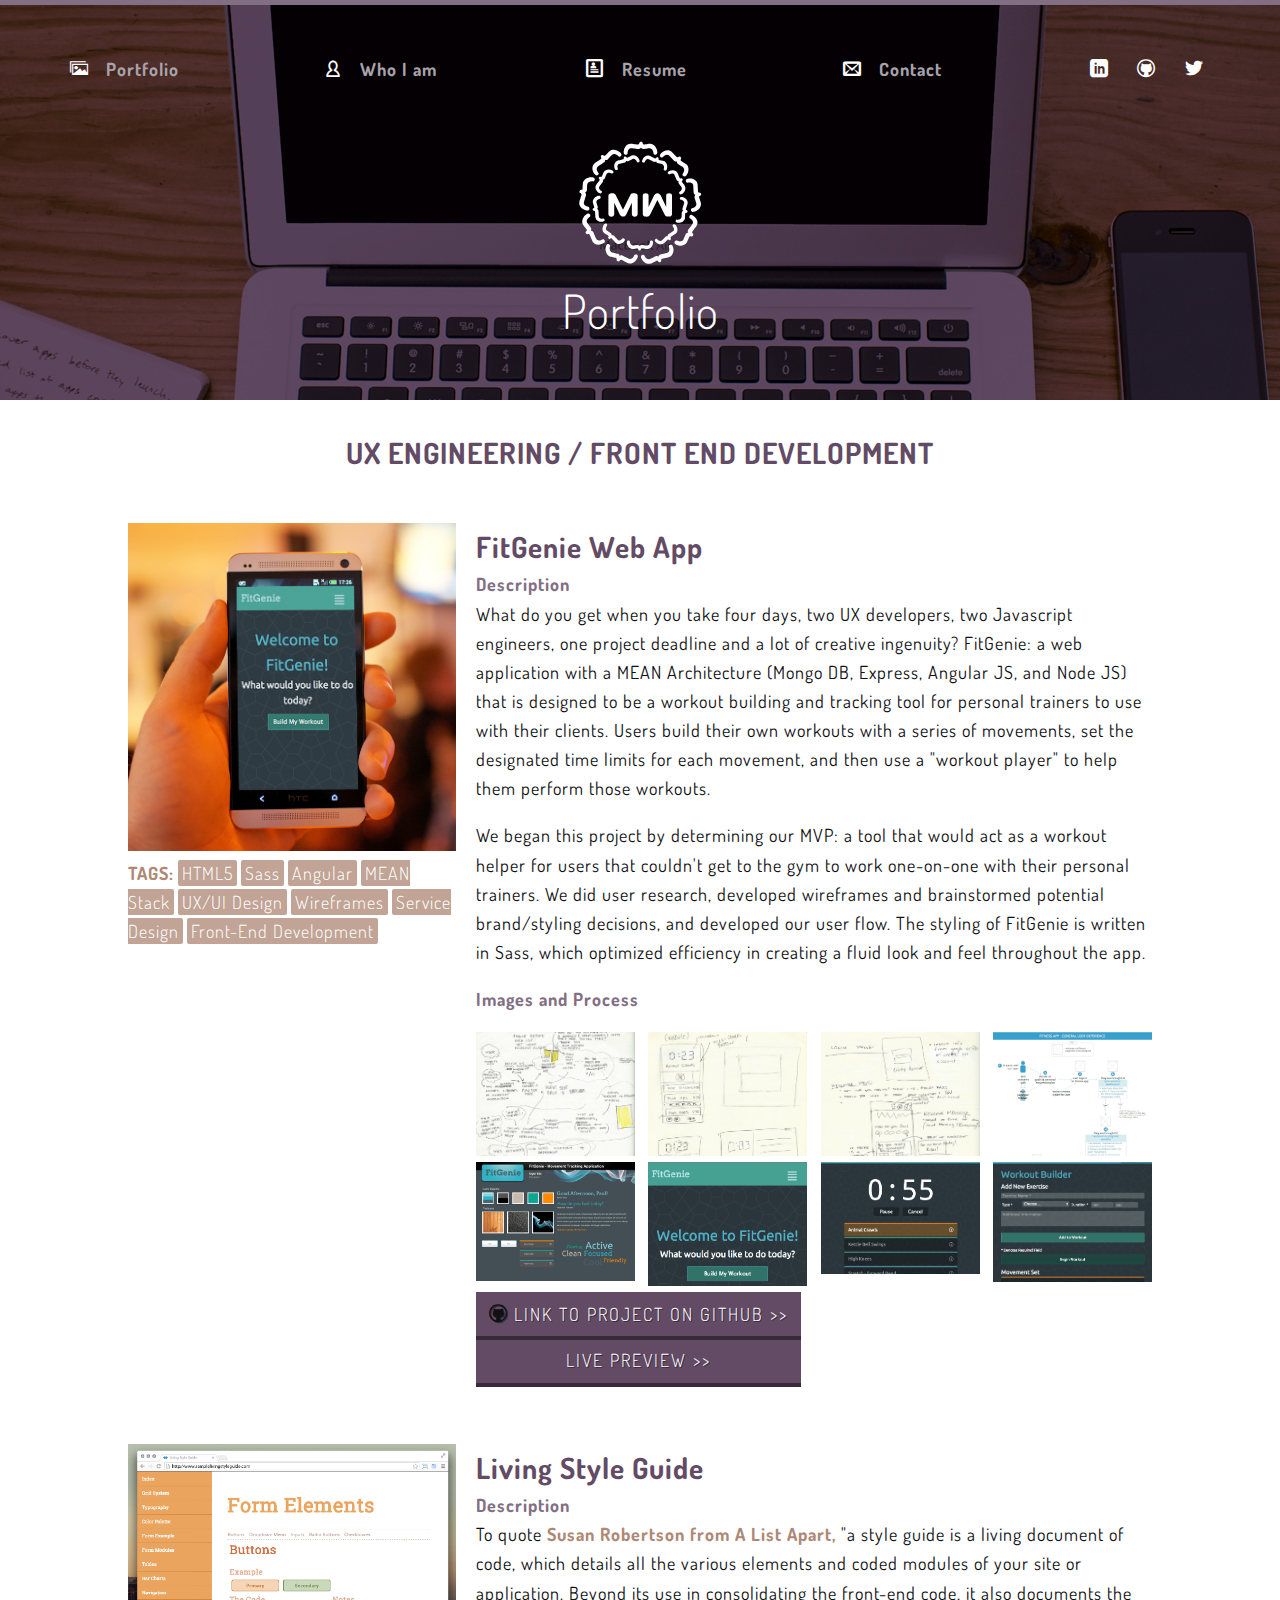
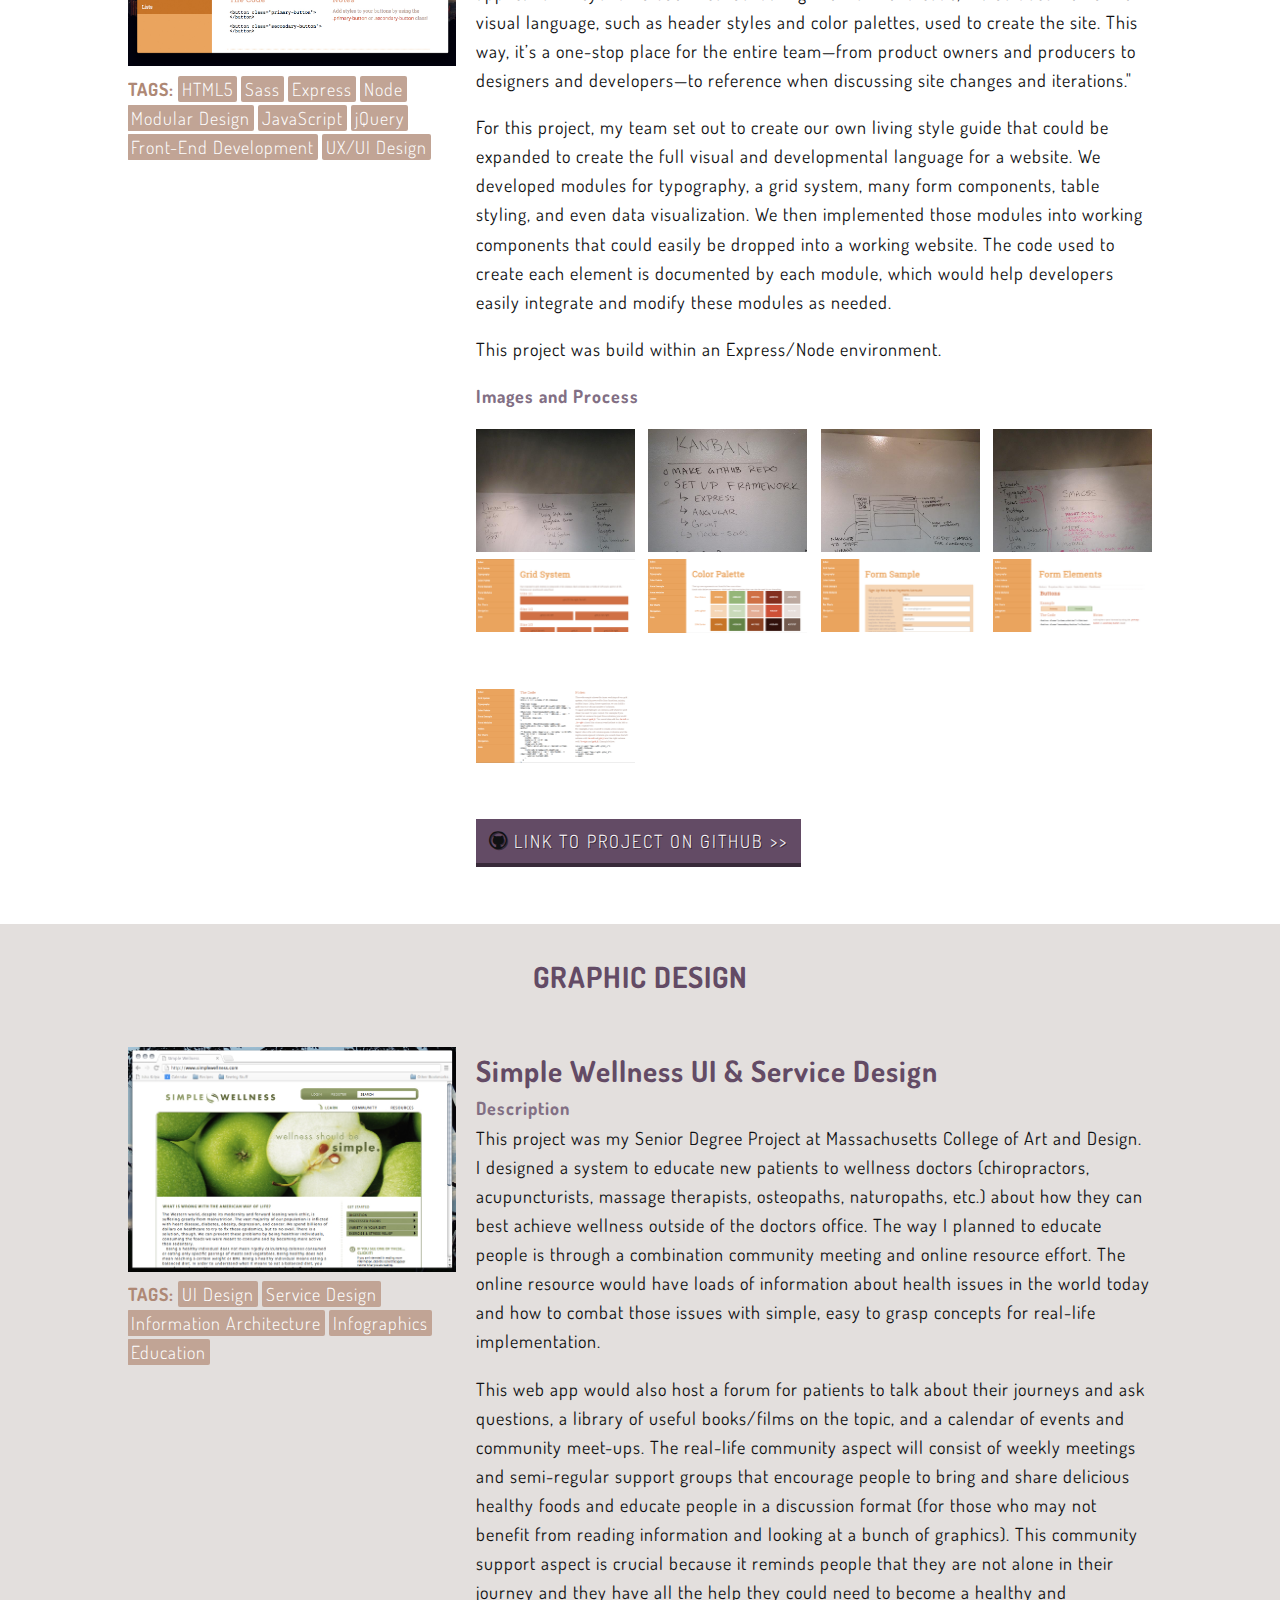
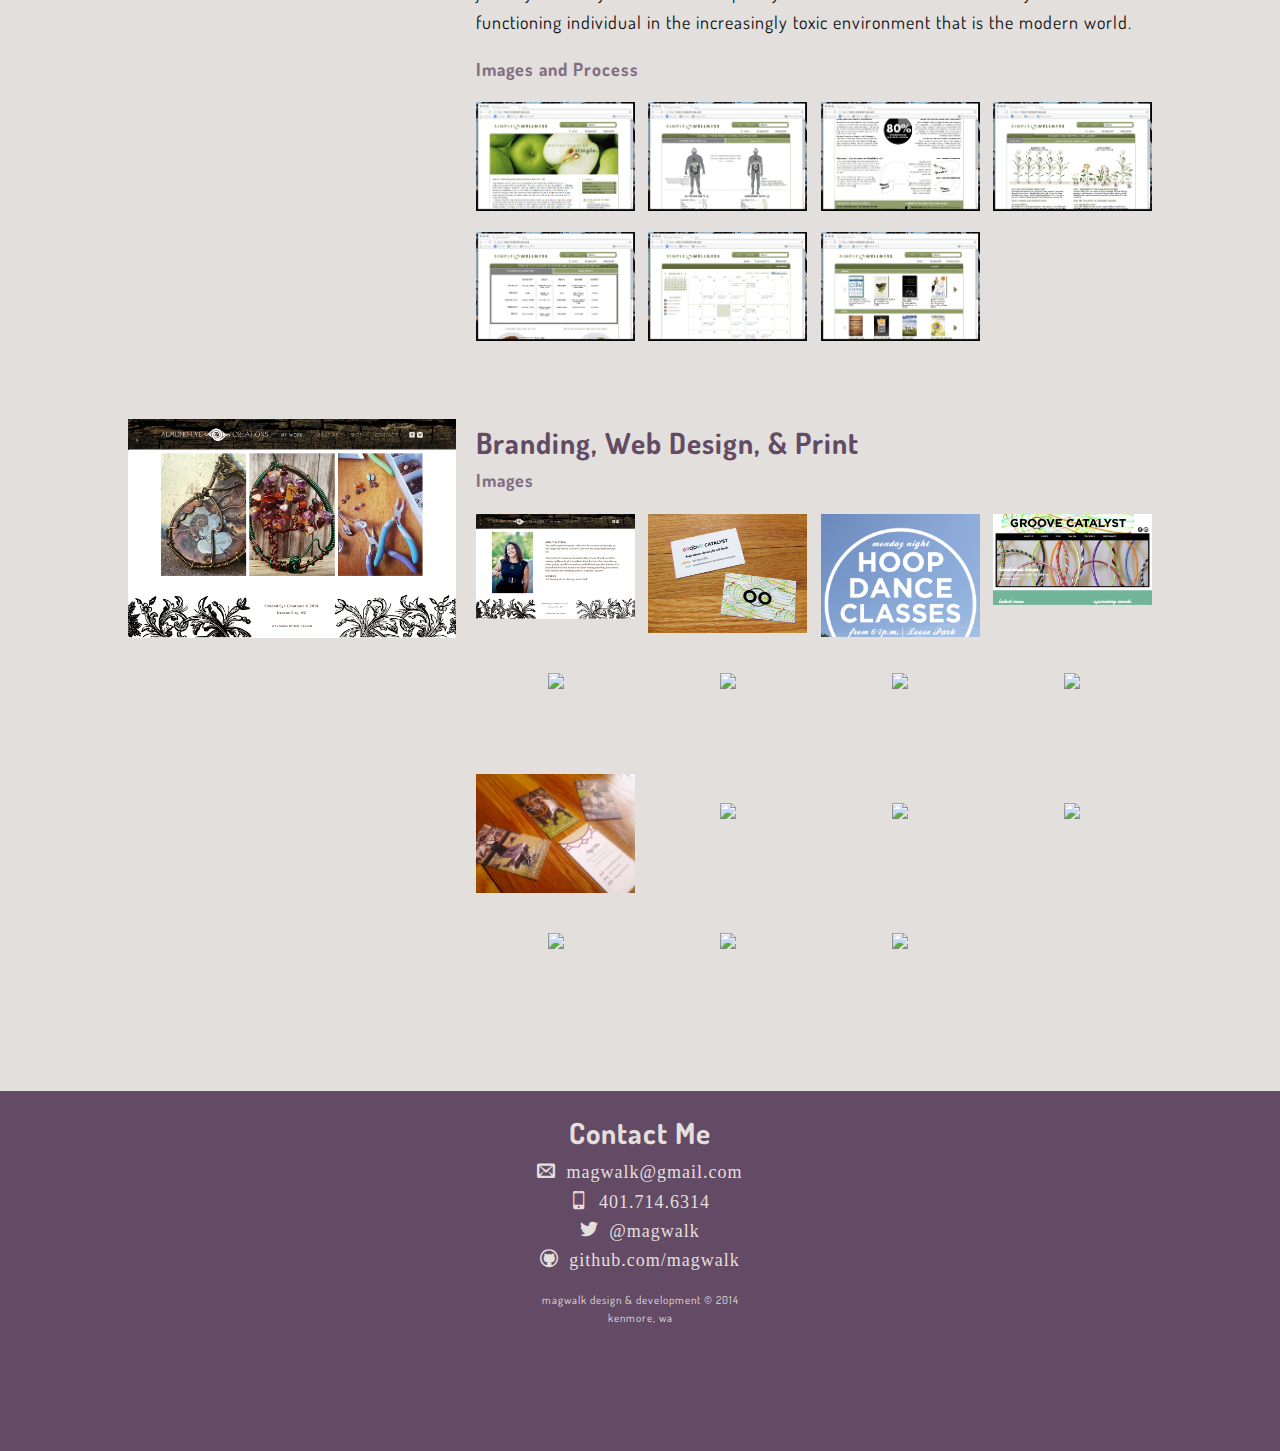
==== portfolio.html @ bbbd6d02 "Fix file path to icon fonts" ====
<!DOCTYPE html>
<html lang="en">
  <head>
    <meta charset="UTF-8">
    <meta http-equiv="X-UA-Compatible" content="IE=edge">
    <meta name = "viewport" content = "width = 320,
     initial-scale = 2.3, user-scalable = no">
    <title>Maggie Walker</title>
    <link href='http://fonts.googleapis.com/css?family=Dosis:300,400,700' rel='stylesheet' type='text/css'>
    <link rel="stylesheet" href="scss/main.css">
    <script src="https://code.jquery.com/jquery-2.1.1.min.js"></script>
  </head>
  <body>
    <main class="portfolio-background-img clearfix">
      <div class="nav-icon">
          <img src="img/nav-icon.svg"/>
      </div>
      <nav class="nav-container">
        <ul class="nav-list">
          <li class="nav-list_item icon-images alpha portfolio">
            <a href="portfolio.html">
              Portfolio
            </a>
          </li>
          <li class="nav-list_item icon-user">
            <a href="index.html#about">
              Who I am
            </a>
          </li>
          <li class="nav-list_item icon-profile">
            <a href="resume-MaggieWalker.pdf">
              Resume
            </a>
          </li>
          <li class="nav-list_item icon-envelope">
            <a href="index.html#contact">
              Contact
            </a>
          </li>
          <li class="nav-list_item social-media omega">
            <a href="http://www.linkedin.com/in/magwalk">
              <span class="icon-linkedin social-media_icon">&nbsp;</span>
            </a>
            <a href="http://www.github.com/magwalk">
              <span class="icon-github social-media_icon">&nbsp;</span>
            </a>
            <a href="http://www.twitter.com/magwalk">
              <span class="icon-twitter social-media_icon">&nbsp;</span>
            </a>
          </li>
        </ul>
      </nav>
      <div class="container clearfix">
        <!-- NAV IS HERE UNFOLD TO SEE -->
      <header>
          <!-- Logo, Header blurb and links to portfolio here -->
          <div class="header-logo grid_2">
            <a href="index.html">
              <img src="img/logo-mw-white.svg"/>
            </a>
          </div>
          <div class="header-blurb grid_12">
            <h1>
              Portfolio
            </h1>
          </div>
        </header>
      </div>
    </main>
    <main class="content frontEndDev">
      <div class="container">
        <h1>
          UX ENGINEERING / FRONT END DEVELOPMENT
        </h1>
        <article class="work-sample clearfix" id="fitGenie">
          <figure class="work-sample-img grid_4 alpha">
            <img src="img/portfolio-img/fitgenie-screenshot.jpg"/>
            <p class="work-sample-tags">
              TAGS:
              <span>HTML5</span>
              <span>Sass</span>
              <span>Angular</span>
              <span>MEAN Stack</span>
              <span>UX/UI Design</span>
              <span>Wireframes</span>
              <span>Service Design</span>
              <span>Front-End Development</span>
            </p>
          </figure>
          <section class="work-sample-description grid_8 omega">
            <h1>
              FitGenie Web App
            </h1>
            <h2>
              Description
            </h2>
            <p>
              What do you get when you take four days, two UX developers, two Javascript engineers, one project deadline and a lot of creative ingenuity? FitGenie: a web application with a MEAN Architecture (Mongo DB, Express, Angular JS, and Node JS) that is designed to be a workout building and tracking tool for personal trainers to use with their clients. Users build their own workouts with a series of movements, set the designated time limits for each movement, and then use a "workout player" to help them perform those workouts.
            </p>
            <p>
              We began this project by determining our MVP: a tool that would act as a workout helper for users that couldn't get to the gym to work one-on-one with their personal trainers. We did user research, developed wireframes and brainstormed potential brand/styling decisions, and developed our user flow. The styling of FitGenie is written in Sass, which optimized efficiency in creating a fluid look and feel throughout the app.
            </p>
            <h2>
              Images and Process
            </h2>
            <p>
              <ul class="work-sample-thumbnails">
                <li>
                  <a href="img/portfolio-img/fitgenie-sketch1.jpg" class="lightbox-trigger">
                    <img src="img/portfolio-img/fitgenie-sketch1.jpg">
                  </a>
                </li>
                <li>
                  <a href="img/portfolio-img/fitgenie-sketch2.jpg" class="lightbox-trigger">
                    <img src="img/portfolio-img/fitgenie-sketch2.jpg">
                  </a>
                </li>
                <li>
                  <a href="img/portfolio-img/fitgenie-sketch3.jpg" class="lightbox-trigger">
                    <img src="img/portfolio-img/fitgenie-sketch3.jpg">
                  </a>
                </li>
                <li>
                  <a href="img/portfolio-img/fitgenie-flow.jpg" class="lightbox-trigger">
                    <img src="img/portfolio-img/fitgenie-flow.jpg">
                  </a>
                </li>
                <li>
                  <a href="img/portfolio-img/fitgenie-style.png" class="lightbox-trigger">
                    <img src="img/portfolio-img/fitgenie-style.png">
                  </a>
                </li>
                <li>
                  <a href="img/portfolio-img/fitgenie-1.png" class="lightbox-trigger">
                    <img src="img/portfolio-img/fitgenie-1.png">
                  </a>
                </li>
                <li>
                  <a href="img/portfolio-img/fitgenie-2.png" class="lightbox-trigger">
                    <img src="img/portfolio-img/fitgenie-2.png">
                  </a>
                </li>
                <li>
                  <a href="img/portfolio-img/fitgenie-3.png" class="lightbox-trigger">
                    <img src="img/portfolio-img/fitgenie-3.png">
                  </a>
                </li>
              </ul>
            </p>
            <p class="work-sample-links">
              <a href="https://github.com/Fit-Genie/fit-genie-site" class="button-dark">
                <span class="icon-github"></span>
                LINK TO PROJECT ON GITHUB >>
              </a>
              <a href="http://fit-genie.herokuapp.com/#/login" class="button-dark">
                LIVE PREVIEW >>
              </a>
            </p>
          </section>
        </article>
        <article class="work-sample clearfix" id="LSG">
          <figure class="work-sample-img grid_4 alpha">
            <img src="img/portfolio-img/LSG-screenshot.jpg"/>
            <p class="work-sample-tags">
              TAGS:
              <span>HTML5</span>
              <span>Sass</span>
              <span>Express</span>
              <span>Node</span>
              <span>Modular Design</span>
              <span>JavaScript</span>
              <span>jQuery</span>
              <span>Front-End Development</span>
              <span>UX/UI Design</span>
            </p>
          </figure>
          <section class="work-sample-description grid_8 omega">
            <h1>
              Living Style Guide
            </h1>
            <h2>
              Description
            </h2>
            <p>
              To quote <a href="http://alistapart.com/article/creating-style-guides">Susan Robertson from A List Apart,</a> "a style guide is a living document of code, which details all the various elements and coded modules of your site or application. Beyond its use in consolidating the front-end code, it also documents the visual language, such as header styles and color palettes, used to create the site. This way, it’s a one-stop place for the entire team—from product owners and producers to designers and developers—to reference when discussing site changes and iterations."
            </p>
            <p>
              For this project, my team set out to create our own living style guide that could be expanded to create the full visual and developmental language for a website. We developed modules for typography, a grid system, many form components, table styling, and even data visualization. We then implemented those modules into working components that could easily be dropped into a working website. The code used to create each element is documented by each module, which would help developers easily integrate and modify these modules as needed.
            </p>
            <p>
              This project was build within an Express/Node environment.
            </p>
            <h2>
              Images and Process
            </h2>
            <p>
              <ul class="work-sample-thumbnails">
                <li>
                  <a href="img/portfolio-img/LSG-process-1.jpg" class="lightbox-trigger">
                    <img src="img/portfolio-img/LSG-process-1.jpg">
                  </a>
                </li>
                <li>
                  <a href="img/portfolio-img/LSG-process-2.jpg" class="lightbox-trigger">
                    <img src="img/portfolio-img/LSG-process-2.jpg">
                  </a>
                </li>
                <li>
                  <a href="img/portfolio-img/LSG-process-3.jpg" class="lightbox-trigger">
                    <img src="img/portfolio-img/LSG-process-3.jpg">
                  </a>
                </li>
                <li>
                  <a href="img/portfolio-img/LSG-process-4.jpg" class="lightbox-trigger">
                    <img src="img/portfolio-img/LSG-process-4.jpg">
                  </a>
                </li>
                <li>
                  <a href="img/portfolio-img/LSG-1.png" class="lightbox-trigger">
                    <img src="img/portfolio-img/LSG-1.png">
                  </a>
                </li>
                <li>
                  <a href="img/portfolio-img/LSG-2.png" class="lightbox-trigger">
                    <img src="img/portfolio-img/LSG-2.png">
                  </a>
                </li>
                <li>
                  <a href="img/portfolio-img/LSG-3.png" class="lightbox-trigger">
                    <img src="img/portfolio-img/LSG-3.png">
                  </a>
                </li>
                <li>
                  <a href="img/portfolio-img/LSG-4.png" class="lightbox-trigger">
                    <img src="img/portfolio-img/LSG-4.png">
                  </a>
                </li>
                <li>
                  <a href="img/portfolio-img/LSG-5.png" class="lightbox-trigger">
                    <img src="img/portfolio-img/LSG-5.png">
                  </a>
                </li>
              </ul>
            </p>
            <p class="work-sample-links">
              <a href="https://github.com/magwalk/BrandLivingStyleGuide" class="button-dark">
                <span class="icon-github"></span>
                LINK TO PROJECT ON GITHUB >>
              </a>
            </p>
          </section>
        </article>
      </div>
    </main>
    <main class="content graphicDesign">
      <div class="container">
        <h1>
          GRAPHIC DESIGN
        </h1>
        <article class="work-sample clearfix">
          <figure class="work-sample-img grid_4 alpha">
            <img src="img/portfolio-img/sw-1.jpg"/>
            <p class="work-sample-tags">
              TAGS:
              <span>UI Design</span>
              <span>Service Design</span>
              <span>Information Architecture</span>
              <span>Infographics</span>
              <span>Education</span>
            </p>
          </figure>
          <section class="work-sample-description grid_8 omega">
            <h1>
              Simple Wellness UI &amp; Service Design
            </h1>
            <h2>
              Description
            </h2>
            <p>
              This project was my Senior Degree Project at Massachusetts College of Art and Design. I designed a system to educate new patients to wellness doctors (chiropractors, acupuncturists, massage therapists, osteopaths, naturopaths, etc.) about how they can best achieve wellness outside of the doctors office. The way I planned to educate people is through a combination community meeting and online resource effort. The online resource would have loads of information about health issues in the world today and how to combat those issues with simple, easy to grasp concepts for real-life implementation.
            </p>
            <p>
              This web app would also host a forum for patients to talk about their journeys and ask questions, a library of useful books/films on the topic, and a calendar of events and community meet-ups. The real-life community aspect will consist of weekly meetings and semi-regular support groups that encourage people to bring and share delicious healthy foods and educate people in a discussion format (for those who may not benefit from reading information and looking at a bunch of graphics). This community support aspect is crucial because it reminds people that they are not alone in their journey and they have all the help they could need to become a healthy and functioning individual in the increasingly toxic environment that is the modern world.
            </p>
            <h2>
              Images and Process
            </h2>
            <p>
              <ul class="work-sample-thumbnails">
                <li>
                  <a href="img/portfolio-img/sw-1.jpg" class="lightbox-trigger">
                    <img src="img/portfolio-img/sw-1.jpg">
                  </a>
                </li>
                <li>
                  <a href="img/portfolio-img/sw-2.jpg" class="lightbox-trigger">
                    <img src="img/portfolio-img/sw-2.jpg">
                  </a>
                </li>
                <li>
                  <a href="img/portfolio-img/sw-3.jpg" class="lightbox-trigger">
                    <img src="img/portfolio-img/sw-3.jpg">
                  </a>
                </li>
                 <li>
                  <a href="img/portfolio-img/sw-5.jpg" class="lightbox-trigger">
                    <img src="img/portfolio-img/sw-5.jpg">
                  </a>
                </li>
                 <li>
                  <a href="img/portfolio-img/sw-6.jpg" class="lightbox-trigger">
                    <img src="img/portfolio-img/sw-6.jpg">
                  </a>
                </li>
                 <li>
                  <a href="img/portfolio-img/sw-7.jpg" class="lightbox-trigger">
                    <img src="img/portfolio-img/sw-7.jpg">
                  </a>
                </li>
                 <li>
                  <a href="img/portfolio-img/sw-8.jpg" class="lightbox-trigger">
                    <img src="img/portfolio-img/sw-8.jpg">
                  </a>
                </li>
              </ul>
            </p>
            <!-- <p class="work-sample-links">
              <a href="https://github.com/magwalk/BrandLivingStyleGuide" class="button-dark">
                <span class="icon-github"></span>
                LINK TO PROJECT ON GITHUB >>
              </a>
            </p> -->
          </section>
        </article>
        <article class="work-sample clearfix">
          <figure class="work-sample-img grid_4 alpha">
            <img src="img/portfolio-img/aec-web1.jpg"/>
          </figure>
          <section class="work-sample-description grid_8 omega">
            <h1>
              Branding, Web Design, &amp; Print
            </h1>
            <h2>
              Images
            </h2>
            <p>
              <ul class="work-sample-thumbnails">
                <li>
                  <a href="img/portfolio-img/aec-web2.jpg" class="lightbox-trigger">
                    <img src="img/portfolio-img/aec-web2.jpg">
                  </a>
                </li>
                <li>
                  <a href="img/portfolio-img/GC-buscards.jpg" class="lightbox-trigger">
                    <img src="img/portfolio-img/GC-buscards.jpg">
                  </a>
                </li>
                <li>
                  <a href="img/portfolio-img/GC-fb-ad.jpg" class="lightbox-trigger">
                    <img src="img/portfolio-img/GC-fb-ad.jpg">
                  </a>
                </li>
                <li>
                  <a href="img/portfolio-img/GC-website.png" class="lightbox-trigger">
                    <img src="img/portfolio-img/GC-website.png">
                  </a>
                </li>
                <li>
                  <a href="img/portfolio-img/GD-1.jpg" class="lightbox-trigger">
                    <img src="img/portfolio-img/GD-1.jpg">
                  </a>
                </li>
                <li>
                  <a href="img/portfolio-img/GD-2.jpg" class="lightbox-trigger">
                    <img src="img/portfolio-img/GD-2.jpg">
                  </a>
                </li>
                 <li>
                  <a href="img/portfolio-img/GD-3.jpg" class="lightbox-trigger">
                    <img src="img/portfolio-img/GD-3.jpg">
                  </a>
                </li>
                <li>
                  <a href="img/portfolio-img/GD-4.jpg" class="lightbox-trigger">
                    <img src="img/portfolio-img/GD-4.jpg">
                  </a>
                </li>
                <li>
                  <a href="img/portfolio-img/GD-5.jpg" class="lightbox-trigger">
                    <img src="img/portfolio-img/GD-5.jpg">
                  </a>
                </li>
                <li>
                  <a href="img/portfolio-img/GD-6.jpg" class="lightbox-trigger">
                    <img src="img/portfolio-img/GD-6.jpg">
                  </a>
                </li>
                <li>
                  <a href="img/portfolio-img/GD-7.jpg" class="lightbox-trigger">
                    <img src="img/portfolio-img/GD-7.jpg">
                  </a>
                </li>
                <li>
                  <a href="img/portfolio-img/GD-8.jpg" class="lightbox-trigger">
                    <img src="img/portfolio-img/GD-8.jpg">
                  </a>
                </li>
                <li>
                  <a href="img/portfolio-img/GD-9.jpg" class="lightbox-trigger">
                    <img src="img/portfolio-img/GD-9.jpg">
                  </a>
                </li>
                <li>
                  <a href="img/portfolio-img/GD-10.jpg" class="lightbox-trigger">
                    <img src="img/portfolio-img/GD-10.jpg">
                  </a>
                </li>
                <li>
                  <a href="img/portfolio-img/GD-11.jpg" class="lightbox-trigger">
                    <img src="img/portfolio-img/GD-11.jpg">
                  </a>
                </li>
              </ul>
            </p>
            <!-- <p class="work-sample-links">
              <a href="https://github.com/magwalk/BrandLivingStyleGuide" class="button-dark">
                <span class="icon-github"></span>
                LINK TO PROJECT ON GITHUB >>
              </a>
            </p> -->
          </section>
        </article>
      </div>
    </main>
    <!-- <main class="content performanceArt">
      <div class="container">
        <h1>
          PERFORMANCE ART
        </h1>
        <ul>
          <li>
            <a href="img/portfolio-img/performance-1.jpg" class="lightbox-trigger">
              <img src="img/portfolio-img/performance-1.jpg">
            </a>
          </li>
          <li>
            <a href="img/portfolio-img/performance-2.jpg" class="lightbox-trigger">
              <img src="img/portfolio-img/performance-2.jpg">
            </a>
          </li>
          <li>
            <a href="img/portfolio-img/performance-3.jpg" class="lightbox-trigger">
              <img src="img/portfolio-img/performance-3.jpg">
            </a>
          </li>
          <li>
            <a href="img/portfolio-img/performance-4.jpg" class="lightbox-trigger">
              <img src="img/portfolio-img/performance-4.jpg">
            </a>
          </li>
          <li>
            <a href="img/portfolio-img/performance-5.jpg" class="lightbox-trigger">
              <img src="img/portfolio-img/performance-5.jpg">
            </a>
          </li>
          <li>
            <a href="img/portfolio-img/performance-6.jpg" class="lightbox-trigger">
              <img src="img/portfolio-img/performance-6.jpg">
            </a>
          </li>
          <li>
            <a href="img/portfolio-img/performance-7.jpg" class="lightbox-trigger">
              <img src="img/portfolio-img/performance-7.jpg">
            </a>
          </li>
          <li>
            <a href="img/portfolio-img/performance-8.jpg" class="lightbox-trigger">
              <img src="img/portfolio-img/performance-8.jpg">
            </a>
          </li>
          <li>
            <a href="img/portfolio-img/performance-9.jpg" class="lightbox-trigger">
              <img src="img/portfolio-img/performance-9.jpg">
            </a>
          </li>
          <li>
            <a href="img/portfolio-img/performance-10.jpg" class="lightbox-trigger">
              <img src="img/portfolio-img/performance-10.jpg">
            </a>
          </li>
          <li>
            <a href="img/portfolio-img/performance-11.jpg" class="lightbox-trigger">
              <img src="img/portfolio-img/performance-11.jpg">
            </a>
          </li>
        </ul>
      </div>
    </main> -->
    <footer>
      <div id="contact" class="contact">
        <h1>
          Contact Me
        </h1>
        <ul>
          <li class="icon-envelope">
            magwalk@gmail.com
          </li>
          <li class="icon-mobile">
            401.714.6314
          </li>
          <li class="icon-twitter">
            @magwalk
          </li>
          <li class="icon-github">
            github.com/magwalk
          </li>
        </ul>
      </div>
      <address class="footer-text">
        <p>
          magwalk design &amp; development &copy; 2014<br>
          kenmore, wa
        </p>
      </address>
    </footer>
    <script src="js/script.js"></script>
  </body>
</html>
---- scss/main.css ----
/* Color Variables
****************************/
/* Type Size Variables
****************************/
html, body, div, span, applet, object, iframe,
h1, h2, h3, h4, h5, h6, p, blockquote, pre,
a, abbr, acronym, address, big, cite, code,
del, dfn, em, img, ins, kbd, q, s, samp,
small, strike, strong, sub, sup, tt, var,
b, u, i, center,
dl, dt, dd, ol, ul, li,
fieldset, form, label, legend,
table, caption, tbody, tfoot, thead, tr, th, td,
article, aside, canvas, details, embed,
figure, figcaption, footer, header, hgroup,
menu, nav, output, ruby, section, summary,
time, mark, audio, video {
  margin: 0;
  padding: 0;
  border: 0;
  font-size: 18px;
  font-family: 'Dosis', sans-serif;
  color: #101113;
  vertical-align: baseline;
  text-decoration: none;
  z-index: 1;
  letter-spacing: 1px; }

body {
  line-height: 1.618rem; }

h1, h2, h3, a {
  font-weight: 700; }

h1 {
  font-size: 1.618rem;
  color: #634B65;
  line-height: 2.618rem; }

h2 {
  font-size: 1rem;
  line-height: 1.618rem;
  color: #826F84; }

a {
  color: #AE8875; }

p {
  text-align: left;
  margin-bottom: 1rem; }

/* HTML5 display-role reset for older browsers */
article, aside, details, figcaption, figure,
footer, header, hgroup, menu, nav, section {
  display: block; }

ol, ul, li {
  list-style: none; }

blockquote, q {
  quotes: none; }

blockquote:before, blockquote:after,
q:before, q:after {
  content: '';
  content: none; }

table {
  border-collapse: collapse;
  border-spacing: 0; }

*, *:before, *:after {
  -moz-box-sizing: border-box;
  -webkit-box-sizing: border-box;
  box-sizing: border-box; }

/*==========================================================================
Grid System
==========================================================================*/
/* Mobile Grid Resets all Columns to 100%*/
.grid_1 {
  width: 100%;
  float: left;
  display: block; }
  @media screen and (min-width: 800px) {
    .grid_1 {
      width: 6.5%;
      margin: 0 1% 1% 1%; } }

.grid_2, .performanceArt li {
  width: 100%;
  float: left;
  display: block; }
  @media screen and (min-width: 800px) {
    .grid_2, .performanceArt li {
      width: 15%;
      margin: 0 1% 1% 1%; } }

.grid_3, .work-sample-thumbnails li {
  width: 100%;
  float: left;
  display: block; }
  @media screen and (min-width: 800px) {
    .grid_3, .work-sample-thumbnails li {
      width: 23.5%;
      margin: 0 1% 1% 1%; } }

.grid_4, .process {
  width: 100%;
  float: left;
  display: block; }
  @media screen and (min-width: 800px) {
    .grid_4, .process {
      width: 32%;
      margin: 0 1% 1% 1%; } }

.grid_5 {
  width: 100%;
  float: left;
  display: block; }
  @media screen and (min-width: 800px) {
    .grid_5 {
      width: 40.5%;
      margin: 0 1% 1% 1%; } }

.grid_6 {
  width: 100%;
  float: left;
  display: block; }
  @media screen and (min-width: 800px) {
    .grid_6 {
      width: 49%;
      margin: 0 1% 1% 1%; } }

.grid_7 {
  width: 100%;
  float: left;
  display: block; }
  @media screen and (min-width: 800px) {
    .grid_7 {
      width: 57.5%;
      margin: 0 1% 1% 1%; } }

.grid_8 {
  width: 100%;
  float: left;
  display: block; }
  @media screen and (min-width: 800px) {
    .grid_8 {
      width: 66%;
      margin: 0 1% 1% 1%; } }

.grid_9 {
  width: 100%;
  float: left;
  display: block; }
  @media screen and (min-width: 800px) {
    .grid_9 {
      width: 74.5%;
      margin: 0 1% 1% 1%; } }

.grid_10 {
  width: 100%;
  float: left;
  display: block; }
  @media screen and (min-width: 800px) {
    .grid_10 {
      width: 83%;
      margin: 0 1% 1% 1%; } }

.grid_11 {
  width: 100%;
  float: left;
  display: block; }
  @media screen and (min-width: 800px) {
    .grid_11 {
      width: 91.5%;
      margin: 0 1% 1% 1%; } }

.grid_12 {
  width: 100%;
  float: left;
  display: block; }
  @media screen and (min-width: 800px) {
    .grid_12 {
      width: 100%;
      margin: 0 1% 1% 1%; } }

.alpha, .work-sample-thumbnails li:nth-child(4n+1), .performanceArt li:nth-child(6n+1) {
  margin-left: 0px;
  clear: both; }

.omega, .work-sample-thumbnails li:nth-child(4n), .performanceArt li:nth-child(6n) {
  margin-right: 0px; }

.clear {
  clear: both;
  display: block;
  overflow: hidden;
  visibility: hidden; }

.clearfix:after {
  clear: both;
  content: ' ';
  display: block;
  font-size: 0;
  line-height: 0;
  visibility: hidden; }

html .clearfix, *:first-child + html .clearfix {
  zoom: 1; }

@font-face {
  font-family: 'icomoon';
  src: url("../icomoon/fonts/icomoon.eot?rfxptx");
  src: url("../icomoon/fonts/icomoon.eot?#iefixrfxptx") format("embedded-opentype"), url("../icomoon/fonts/icomoon.woff?rfxptx") format("woff"), url("../icomoon/fonts/icomoon.ttf?rfxptx") format("truetype"), url("../icomoon/fonts/icomoon.svg?rfxptx#icomoon") format("svg");
  font-weight: normal;
  font-style: normal; }
[class^="icon-"], [class*=" icon-"] {
  font-family: 'icomoon';
  speak: none;
  font-style: normal;
  font-weight: normal;
  font-variant: normal;
  text-transform: none;
  line-height: inherit;
  /* Better Font Rendering =========== */
  -webkit-font-smoothing: antialiased;
  -moz-osx-font-smoothing: grayscale; }

.icon-pencil:before {
  content: "\e601"; }

.icon-images:before {
  content: "\e602"; }

.icon-profile:before {
  content: "\e604"; }

.icon-envelope:before {
  content: "\e605"; }

.icon-screen:before {
  content: "\e606"; }

.icon-mobile:before {
  content: "\e607"; }

.icon-tablet:before {
  content: "\e608"; }

.icon-user:before {
  content: "\e60b"; }

.icon-users:before {
  content: "\e60c"; }

.icon-search:before {
  content: "\e60d"; }

.icon-menu:before {
  content: "\e60e"; }

.icon-warning:before {
  content: "\e60f"; }

.icon-embed:before {
  content: "\e609"; }

.icon-code:before {
  content: "\e60a"; }

.icon-twitter:before {
  content: "\e610"; }

.icon-github:before {
  content: "\e600"; }

.icon-linkedin:before {
  content: "\e603"; }

.icon-file-xml:before {
  content: "\e611"; }

.container {
  width: 80%;
  margin: 0 auto;
  overflow: hidden; }

footer {
  padding: 1rem;
  background-color: #634B65;
  width: 100%;
  height: 20rem;
  position: relative;
  color: #FFF; }

.contact li, .contact h1 {
  color: #E3DFDD;
  text-align: center; }

.footer-text {
  display: block;
  margin: 1rem auto;
  font-style: normal; }

.footer-text p {
  color: #E3DFDD;
  font-size: 0.618rem;
  line-height: 1rem;
  text-align: center; }

nav {
  position: absolute;
  width: 100%;
  top: -100%;
  background-color: #826F84;
  z-index: 2;
  padding: 0;
  transition: top 1s; }
  @media screen and (min-width: 800px) {
    nav {
      top: 0;
      background-color: transparent;
      border-top: 5px solid #826F84; } }

.portfolio-background-img nav {
  top: -150%; }
  @media screen and (min-width: 800px) {
    .portfolio-background-img nav {
      top: 0; } }

.expand {
  top: 0; }

.nav-icon {
  width: 2.618rem;
  height: 2.618rem;
  position: absolute;
  top: 0;
  right: 1rem;
  z-index: 3; }
  @media screen and (min-width: 800px) {
    .nav-icon {
      display: none; } }

.nav-icon img {
  width: 100%; }

.nav-list {
  width: 100%;
  margin-top: 2.618rem;
  text-align: left; }

.nav-list_item, .nav-list_item_sub {
  background-color: #E3DFDD;
  border-bottom: 1px solid #FFF;
  padding: 0 1rem;
  line-height: 2.618rem; }
  .nav-list_item:hover, .nav-list_item_sub:hover {
    background-color: #ccc5c1;
    text-shadow: 1px 1px 0px #976e59;
    transition: background-color 0.3s, text-shadow 0.3s; }
  @media screen and (min-width: 800px) {
    .nav-list_item, .nav-list_item_sub {
      background-color: rgba(255, 255, 255, 0);
      border-bottom: 0;
      display: inline;
      text-align: center;
      line-height: 1rem;
      padding: 0.381rem;
      color: #FFF; }
      .nav-list_item:hover, .nav-list_item_sub:hover {
        background-color: rgba(255, 255, 255, 0);
        text-shadow: 1px 1px 0px #634B65; } }

.nav-list a {
  color: #AE8875;
  padding: 0.381rem; }
  @media screen and (min-width: 800px) {
    .nav-list a {
      color: #A7A3AB; } }

.nav-list_item_sub a {
  font-weight: 300;
  padding-left: 33px; }
  @media screen and (min-width: 800px) {
    .nav-list_item_sub a {
      line-height: 1.618rem; } }

.nav-list_item {
  width: 100%;
  float: left;
  display: block; }
  @media screen and (min-width: 800px) {
    .nav-list_item {
      width: 18%;
      margin: 0 1% 1% 1%; } }

.nav-list_item_sub {
  background-color: rgba(255, 255, 255, 0); }
  @media screen and (min-width: 800px) {
    .nav-list_item_sub {
      text-align: left;
      padding-left: 10%;
      display: block; } }

@media screen and (min-width: 800px) {
  .first {
    margin-top: 0.618rem; } }

@media screen and (min-width: 800px) {
  .nav-list_sub {
    width: 23.5%;
    position: absolute;
    visibility: hidden;
    color: #FFF;
    text-shadow: none;
    text-align: left; } }

@media screen and (min-width: 800px) {
  .portfolio {
    background-color: rgba(255, 255, 255, 0); }
    .portfolio:hover .nav-list_sub {
      visibility: visible;
      transition: visibility 0.5s; } }

.social-media {
  text-align: center; }
  .social-media:hover {
    text-shadow: none; }

.social-media_icon {
  color: white; }
  .social-media_icon:hover {
    text-shadow: 2px 2px 0px #634B65; }

.button-dark {
  color: #FFF;
  display: block;
  font-size: 1rem;
  font-weight: 300;
  letter-spacing: 2px;
  padding-top: 0.381rem;
  background-color: #634B65;
  border-bottom: 4px solid #382a39;
  text-shadow: 1px 1px 0px #382a39;
  text-align: center;
  vertical-align: center;
  width: 100%;
  height: 2.618rem;
  clear: both; }
  .button-dark:hover {
    background-color: #382a39;
    border-bottom: 4px solid #1b151c;
    text-shadow: 1px 1px 0px #382a39;
    transition: background-color 0.3s, border-bottom 0.3s, text-shadow 0.3s; }

.background-img, .portfolio-background-img {
  width: 100%;
  background-image: url("../img/bg3.jpg");
  background-color: #634B65;
  background-blend-mode: multiply;
  background-size: auto 150%;
  background-position: center top;
  background-attachment: fixed;
  position: relative;
  height: 450px; }
  @media screen and (min-width: 800px) {
    .background-img, .portfolio-background-img {
      height: 560px; } }

header {
  width: 100%;
  color: #FFF; }
  @media screen and (min-width: 800px) {
    header {
      margin-top: 6.854rem; } }

.header-logo {
  width: 50%;
  margin: 0 auto;
  text-align: center;
  padding-top: 1rem;
  float: none; }

.header-logo a {
  display: inline-block;
  width: 6.854rem;
  height: 6.854rem;
  z-index: 5; }

.header-logo img {
  display: inline-block;
  width: 6.854rem; }

.header-blurb {
  text-align: center;
  margin: 0 auto;
  float: none; }

.header-blurb h1, li {
  letter-spacing: 1px;
  font-weight: 300;
  line-height: 2.618rem; }
  @media screen and (min-width: 800px) {
    .header-blurb h1, li {
      line-height: 4.236rem; } }

.header-blurb h1 {
  color: #FFF; }
  @media screen and (min-width: 800px) {
    .header-blurb h1 {
      font-size: 2.618rem; } }

.header-blurb li {
  color: #A7A3AB; }

.content {
  width: 100%;
  position: relative;
  padding-top: 1.618rem;
  padding-bottom: 2.618rem;
  text-align: center; }

.content-p {
  margin-bottom: 2.618rem; }

.content-heading {
  padding-bottom: 1rem; }

.process {
  height: 6.854rem; }

.heading-icon {
  color: #826F84;
  vertical-align: sub;
  font-size: 1rem;
  margin-bottom: 0.381rem; }

.heading-icon span {
  color: #AE8875;
  vertical-align: baseline; }

.process-text {
  text-align: center; }

.portfolio-samples {
  background-color: #E3DFDD; }

.portfolio-samples_section {
  margin-bottom: 2.618rem; }
  .portfolio-samples_section h2 {
    font-size: 1rem;
    color: #634B65;
    text-align: left; }
    @media screen and (min-width: 800px) {
      .portfolio-samples_section h2 {
        font-size: 1rem; } }
  .portfolio-samples_section figure {
    overflow: hidden; }
  .portfolio-samples_section img {
    width: 100%;
    background-color: gray; }

.about {
  background-color: #FFF;
  text-align: left; }

.about img {
  width: 100%; }

.portfolio-background-img {
  background-image: url("../img/bg-portfolio.jpg");
  height: 200px;
  background-position: center -100px;
  background-size: auto; }
  @media screen and (min-width: 800px) {
    .portfolio-background-img {
      height: 400px; } }

.work-sample {
  margin-top: 2.618rem;
  clear: both; }
  .work-sample h1, .work-sample h2 {
    text-align: left; }

.work-sample-img img {
  width: 100%; }

.work-sample-thumbnails li {
  overflow: hidden;
  height: 6.854rem; }
  .work-sample-thumbnails li img {
    width: 100%; }

.work-sample-tags {
  font-weight: 700;
  color: #AE8875;
  line-height: 1.618rem; }
  .work-sample-tags span {
    background-color: #c1a495;
    font-weight: 300;
    color: #FFF;
    padding: 2px 4px;
    border-radius: 2px;
    margin-left: -1px; }

.work-sample-links {
  clear: both; }
  .work-sample-links .button-dark {
    width: 48%;
    float: left;
    margin: 0 1% 0 0; }

.graphicDesign {
  background-color: #E3DFDD; }

.performanceArt li {
  overflow: hidden;
  height: 6.854rem; }
.performanceArt img {
  width: 125%; }

#lightbox {
  position: fixed;
  overflow-y: scroll;
  top: 0;
  left: 0;
  width: 100%;
  height: 100%;
  background-color: rgba(0, 0, 0, 0.7);
  text-align: center; }

#lightbox p {
  text-align: right;
  color: #fff;
  margin-right: 20px;
  font-size: 12px; }

#lightbox img {
  border: 0.381rem solid #FFF;
  max-height: 700px; }

/*# sourceMappingURL=main.css.map */
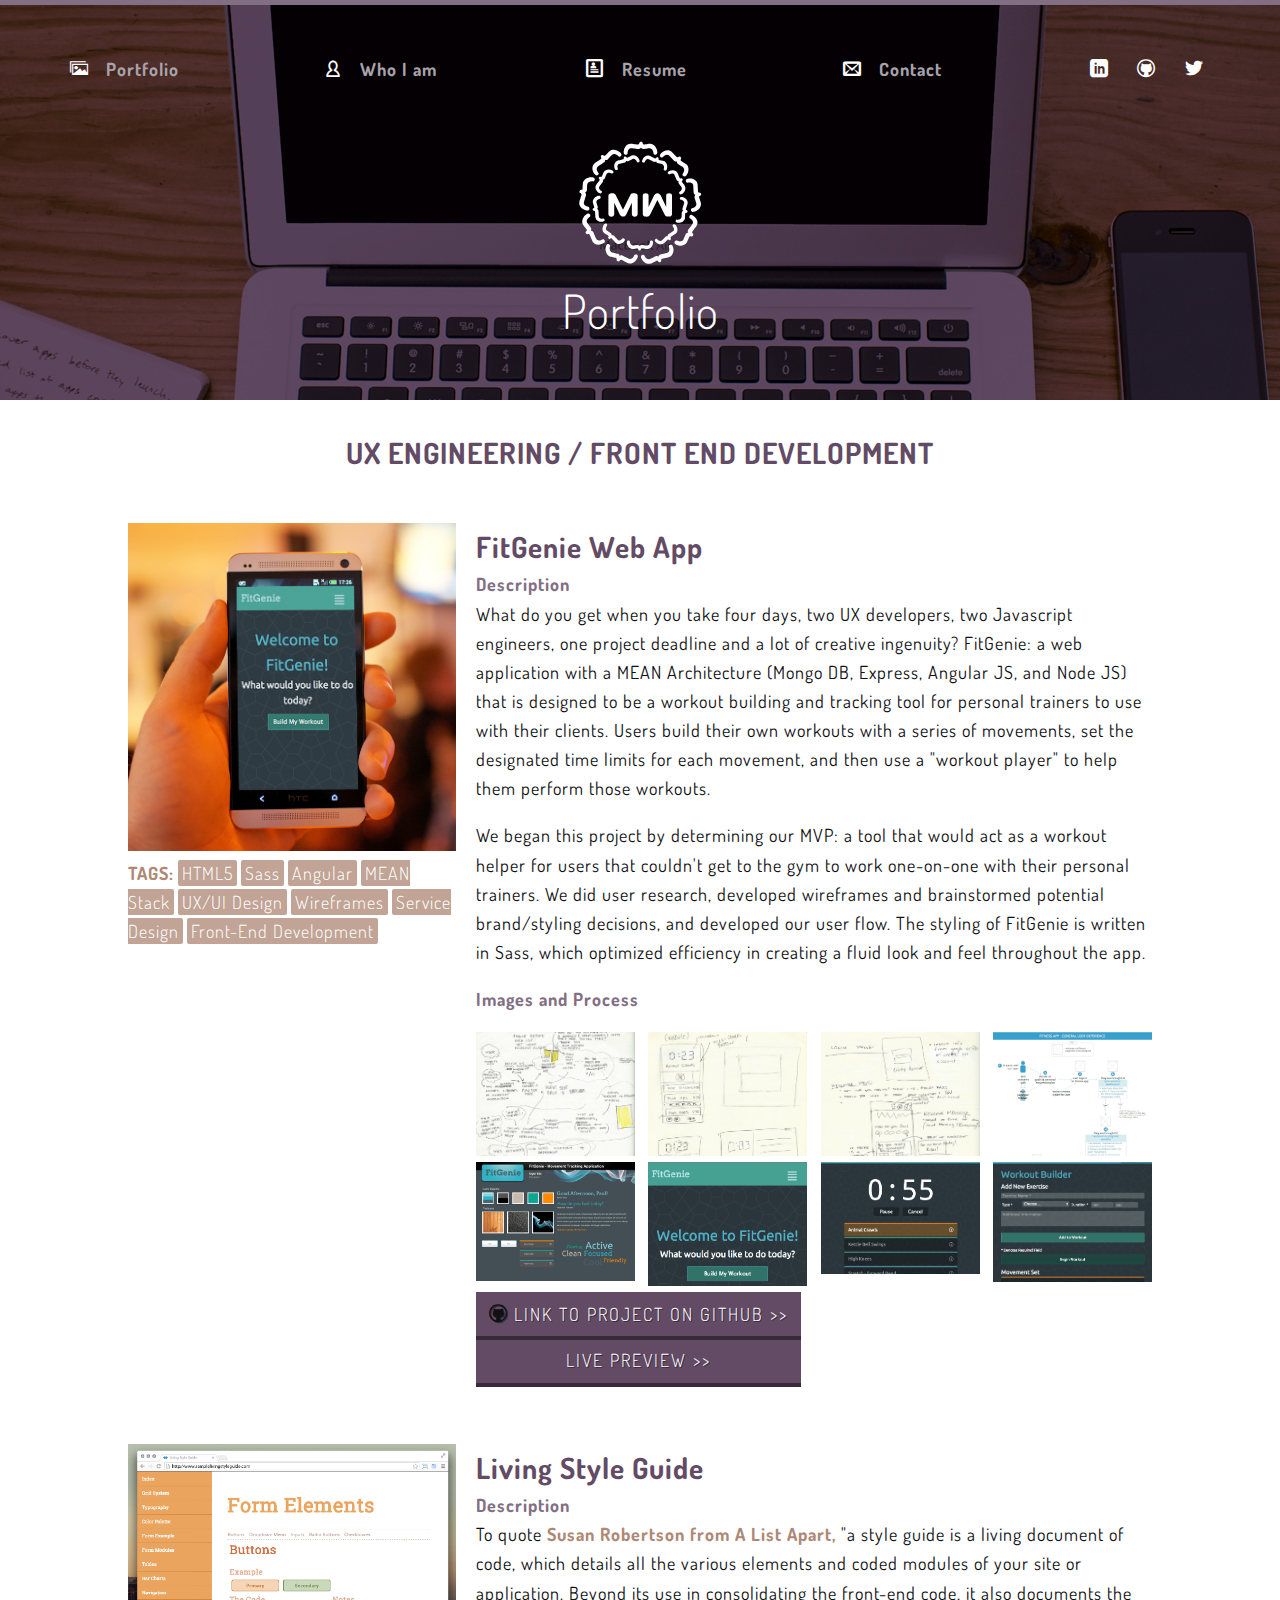
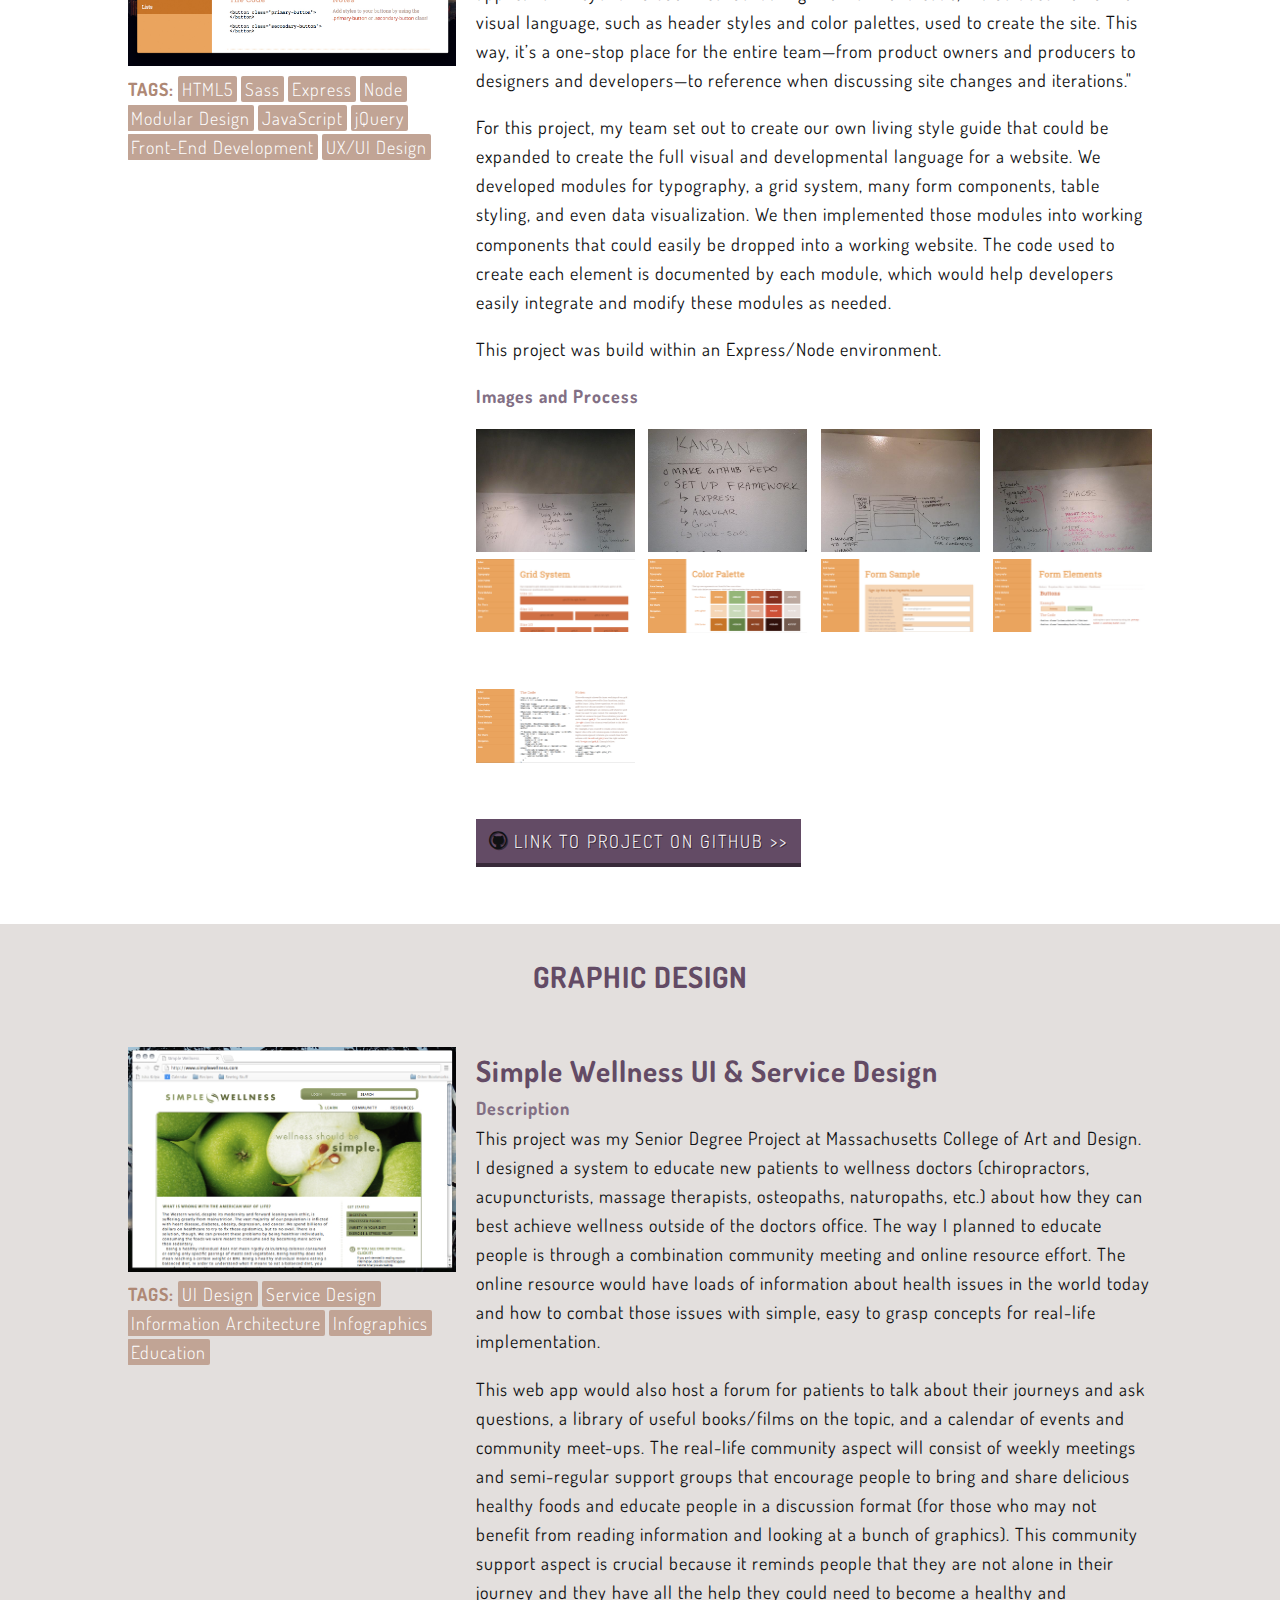
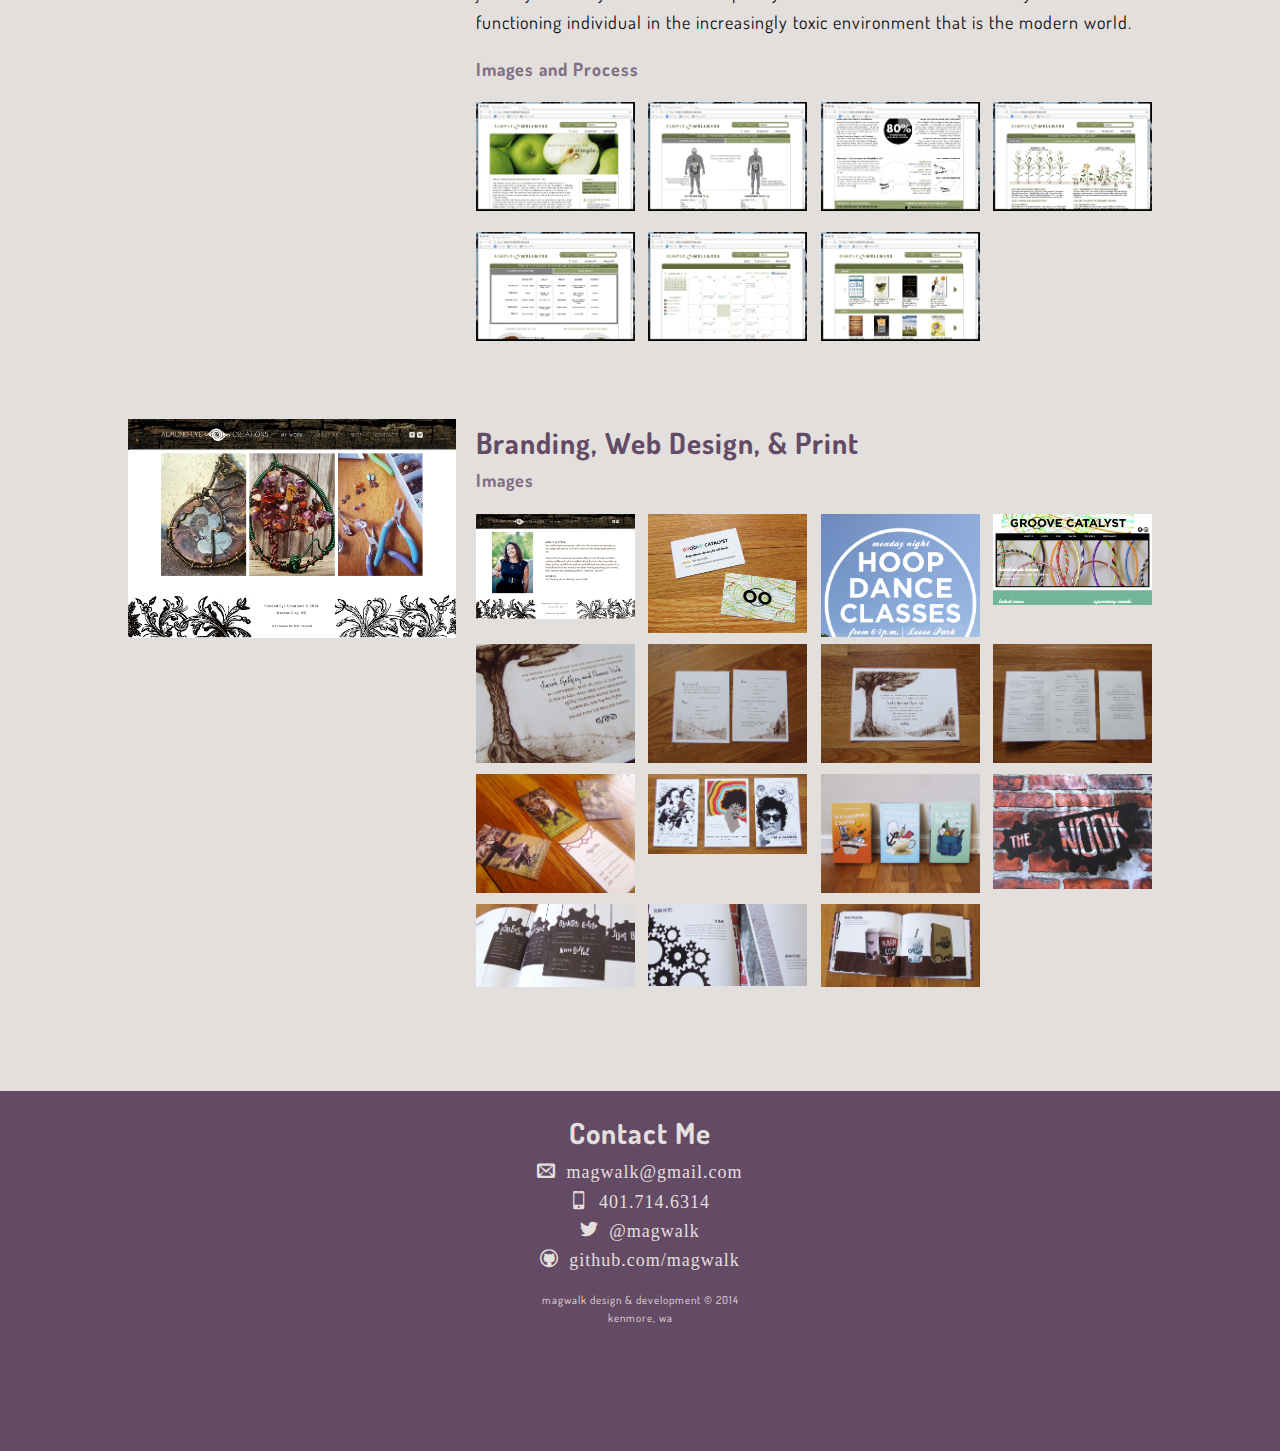
==== commit 99911155: "Fix file paths for Portfolio Images" ====
--- a/portfolio.html
+++ b/portfolio.html
@@ -366,23 +366,23 @@
                   </a>
                 </li>
                 <li>
-                  <a href="img/portfolio-img/GD-1.jpg" class="lightbox-trigger">
-                    <img src="img/portfolio-img/GD-1.jpg">
-                  </a>
-                </li>
-                <li>
-                  <a href="img/portfolio-img/GD-2.jpg" class="lightbox-trigger">
-                    <img src="img/portfolio-img/GD-2.jpg">
+                  <a href="img/portfolio-img/GD-1.JPG" class="lightbox-trigger">
+                    <img src="img/portfolio-img/GD-1.JPG">
+                  </a>
+                </li>
+                <li>
+                  <a href="img/portfolio-img/GD-2.JPG" class="lightbox-trigger">
+                    <img src="img/portfolio-img/GD-2.JPG">
                   </a>
                 </li>
                  <li>
-                  <a href="img/portfolio-img/GD-3.jpg" class="lightbox-trigger">
-                    <img src="img/portfolio-img/GD-3.jpg">
-                  </a>
-                </li>
-                <li>
-                  <a href="img/portfolio-img/GD-4.jpg" class="lightbox-trigger">
-                    <img src="img/portfolio-img/GD-4.jpg">
+                  <a href="img/portfolio-img/GD-3.JPG" class="lightbox-trigger">
+                    <img src="img/portfolio-img/GD-3.JPG">
+                  </a>
+                </li>
+                <li>
+                  <a href="img/portfolio-img/GD-4.JPG" class="lightbox-trigger">
+                    <img src="img/portfolio-img/GD-4.JPG">
                   </a>
                 </li>
                 <li>
@@ -391,33 +391,33 @@
                   </a>
                 </li>
                 <li>
-                  <a href="img/portfolio-img/GD-6.jpg" class="lightbox-trigger">
-                    <img src="img/portfolio-img/GD-6.jpg">
-                  </a>
-                </li>
-                <li>
-                  <a href="img/portfolio-img/GD-7.jpg" class="lightbox-trigger">
-                    <img src="img/portfolio-img/GD-7.jpg">
-                  </a>
-                </li>
-                <li>
-                  <a href="img/portfolio-img/GD-8.jpg" class="lightbox-trigger">
-                    <img src="img/portfolio-img/GD-8.jpg">
-                  </a>
-                </li>
-                <li>
-                  <a href="img/portfolio-img/GD-9.jpg" class="lightbox-trigger">
-                    <img src="img/portfolio-img/GD-9.jpg">
-                  </a>
-                </li>
-                <li>
-                  <a href="img/portfolio-img/GD-10.jpg" class="lightbox-trigger">
-                    <img src="img/portfolio-img/GD-10.jpg">
-                  </a>
-                </li>
-                <li>
-                  <a href="img/portfolio-img/GD-11.jpg" class="lightbox-trigger">
-                    <img src="img/portfolio-img/GD-11.jpg">
+                  <a href="img/portfolio-img/GD-6.JPG" class="lightbox-trigger">
+                    <img src="img/portfolio-img/GD-6.JPG">
+                  </a>
+                </li>
+                <li>
+                  <a href="img/portfolio-img/GD-7.JPG" class="lightbox-trigger">
+                    <img src="img/portfolio-img/GD-7.JPG">
+                  </a>
+                </li>
+                <li>
+                  <a href="img/portfolio-img/GD-8.JPG" class="lightbox-trigger">
+                    <img src="img/portfolio-img/GD-8.JPG">
+                  </a>
+                </li>
+                <li>
+                  <a href="img/portfolio-img/GD-9.JPG" class="lightbox-trigger">
+                    <img src="img/portfolio-img/GD-9.JPG">
+                  </a>
+                </li>
+                <li>
+                  <a href="img/portfolio-img/GD-10.JPG" class="lightbox-trigger">
+                    <img src="img/portfolio-img/GD-10.JPG">
+                  </a>
+                </li>
+                <li>
+                  <a href="img/portfolio-img/GD-11.JPG" class="lightbox-trigger">
+                    <img src="img/portfolio-img/GD-11.JPG">
                   </a>
                 </li>
               </ul>
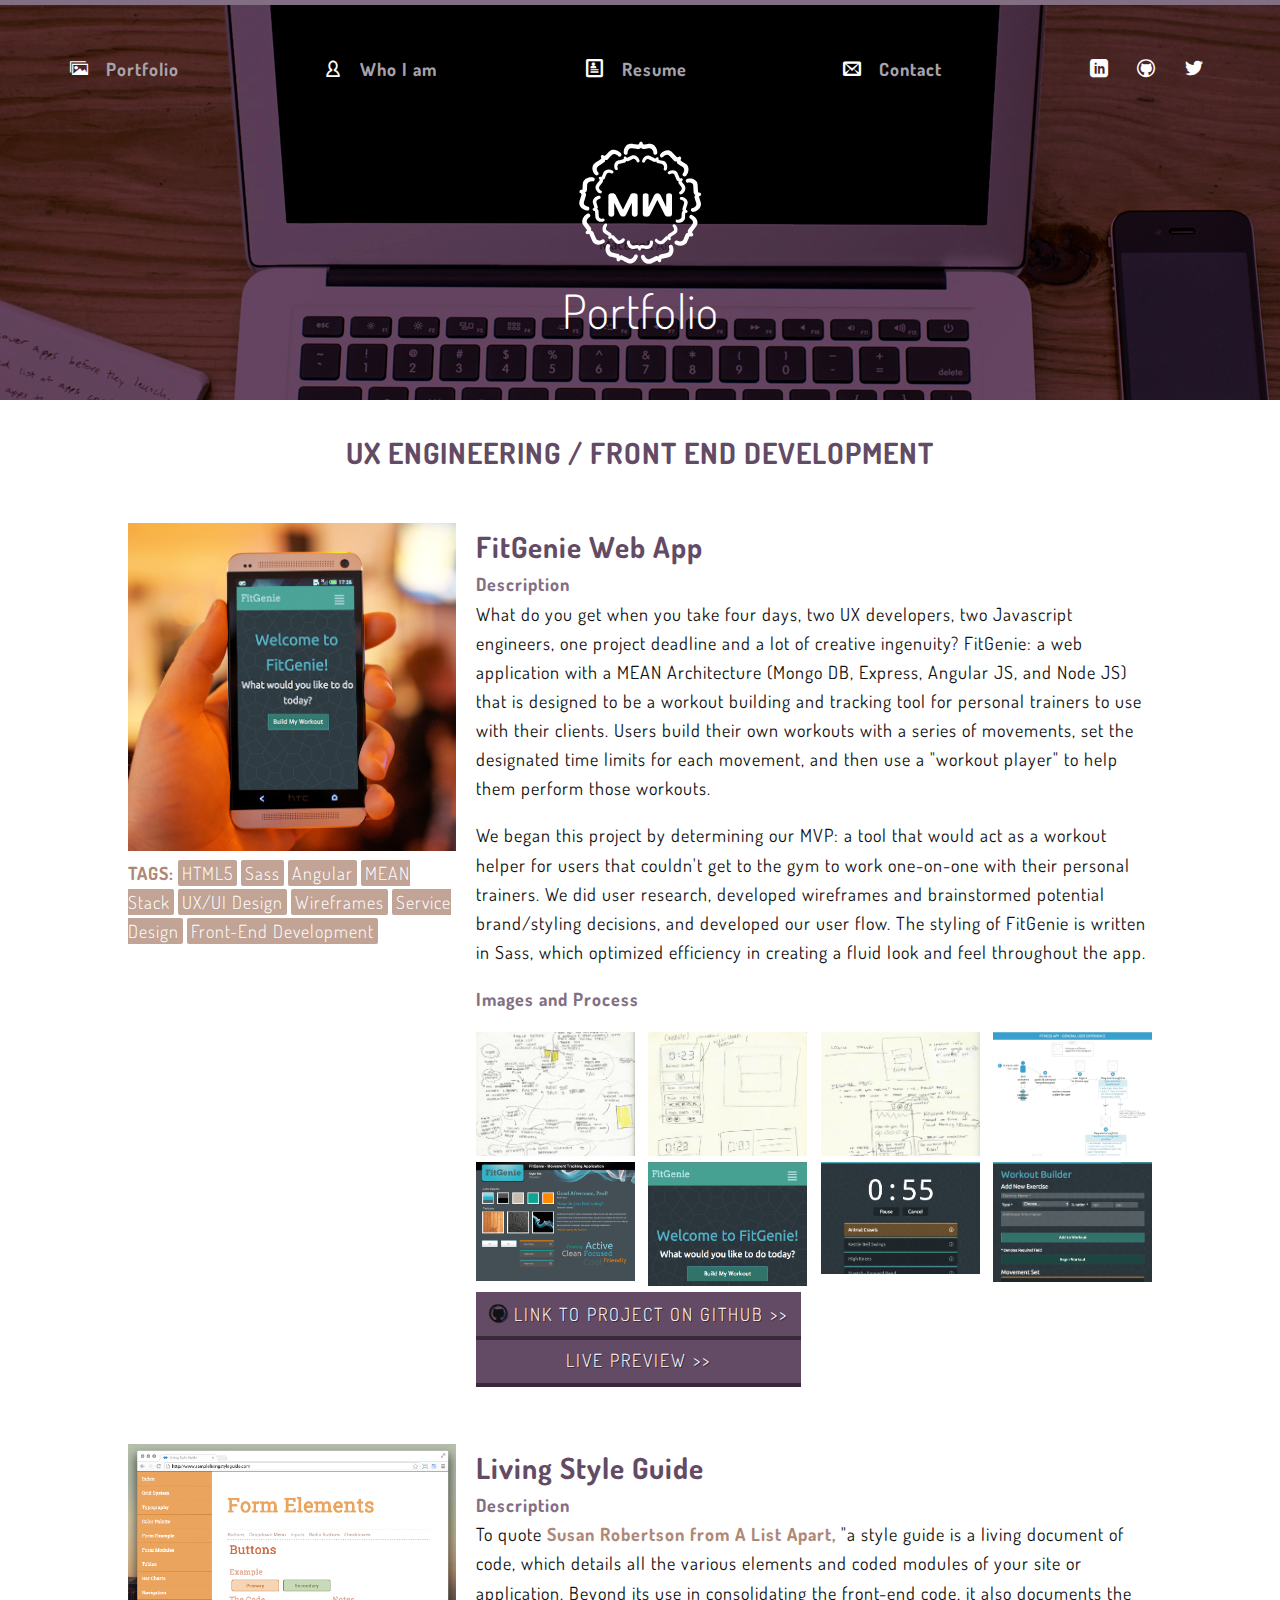
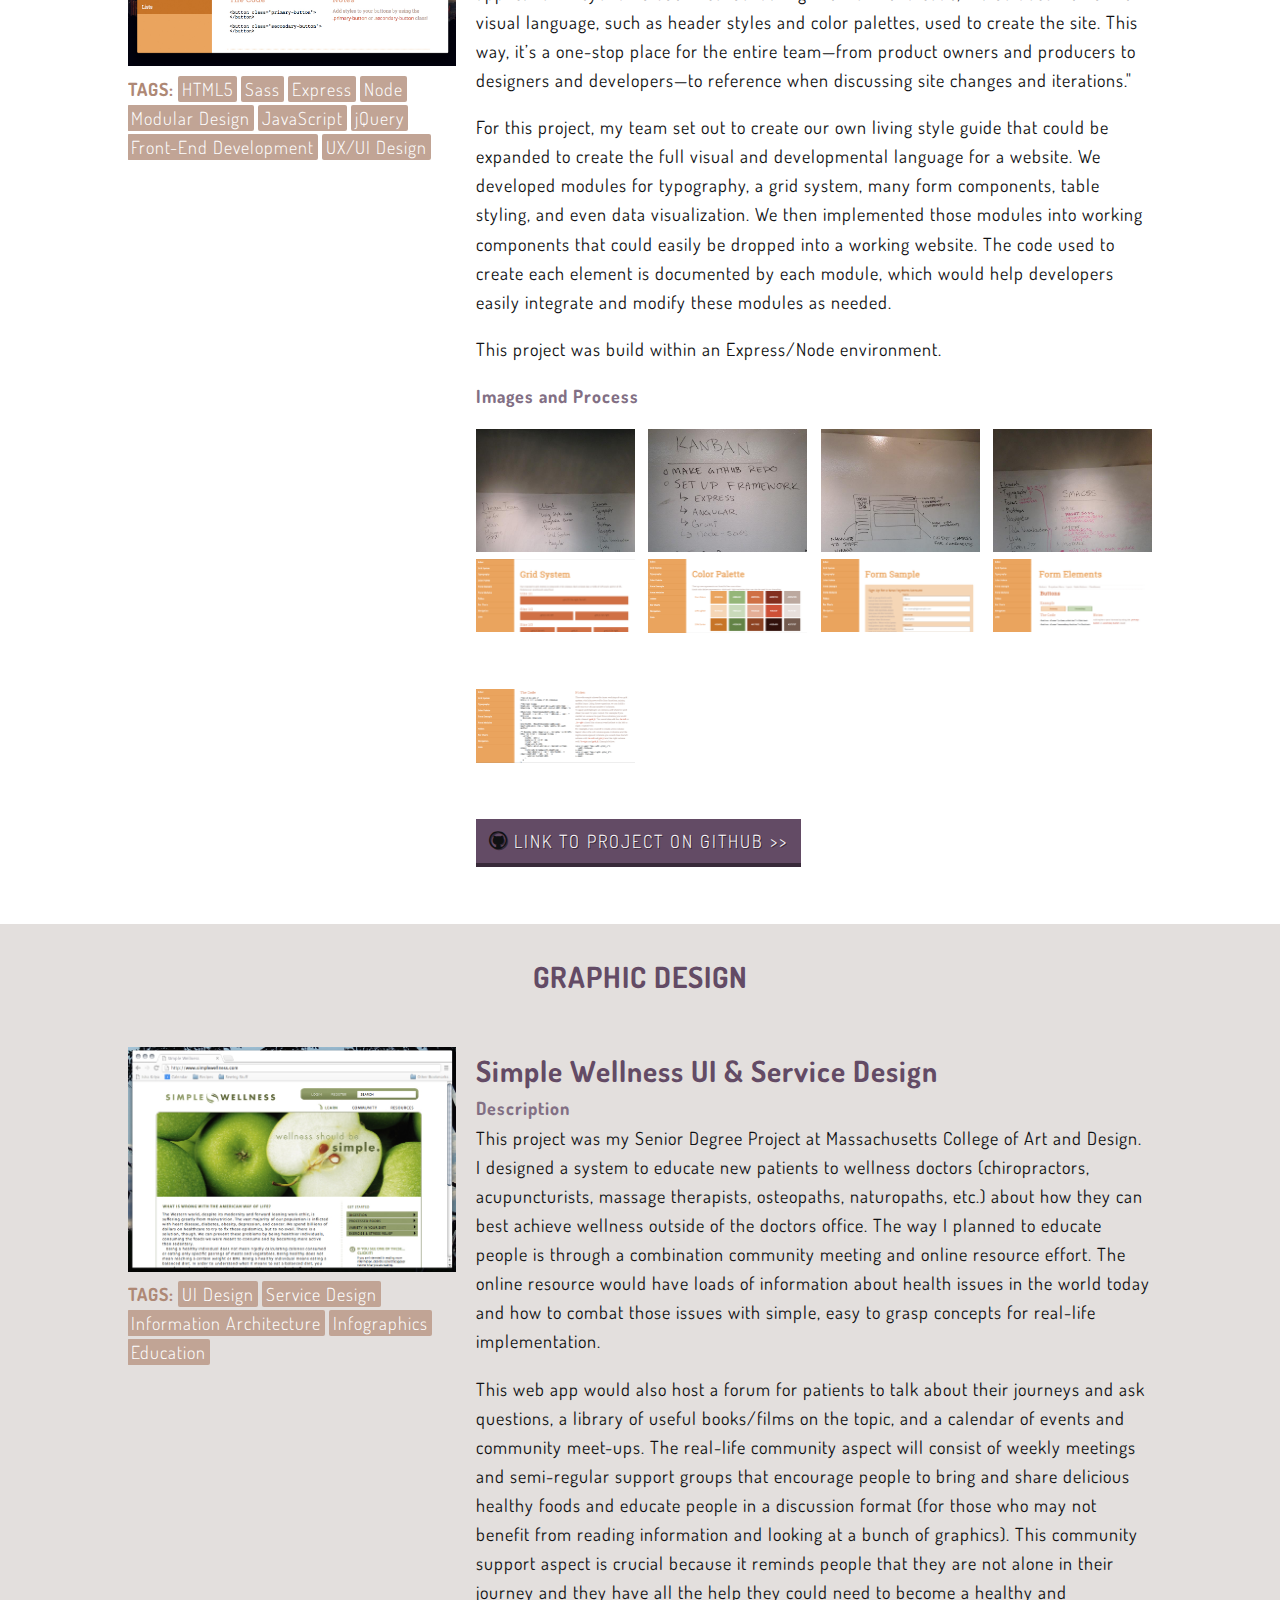
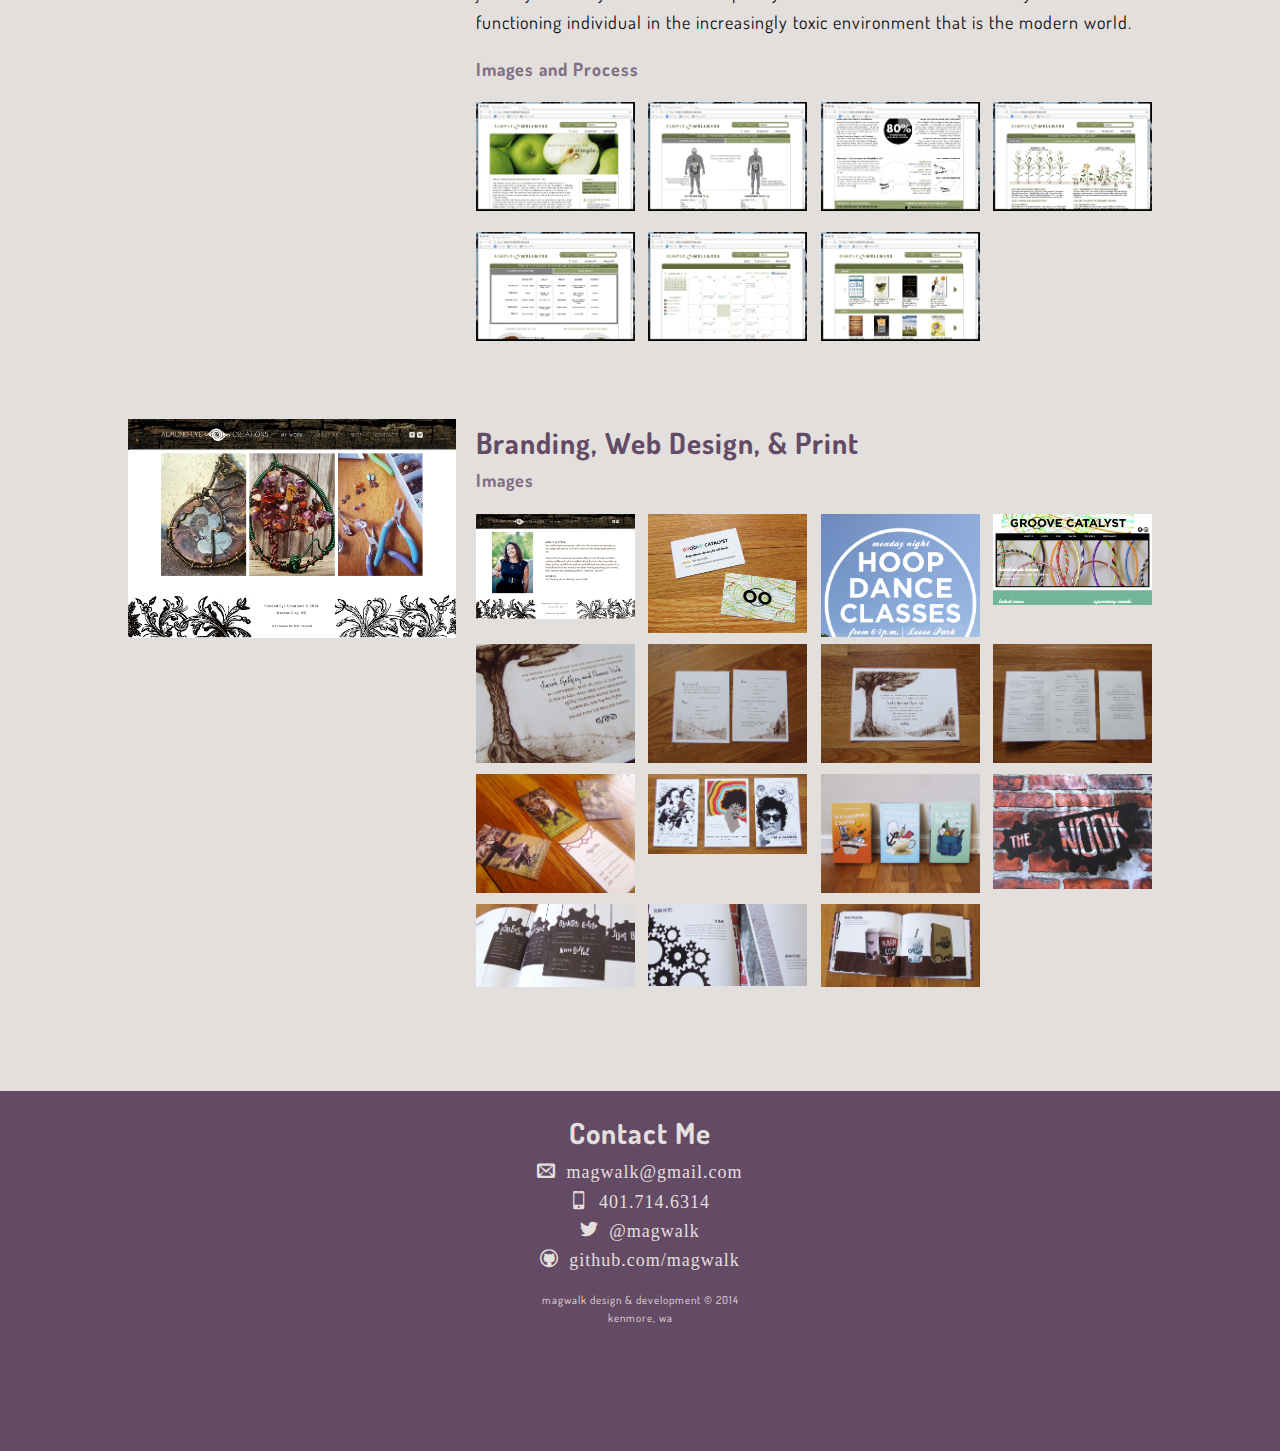
==== commit 1d3b16c8: "Change Header Images" ====
--- a/portfolio.html
+++ b/portfolio.html
@@ -3,8 +3,7 @@
   <head>
     <meta charset="UTF-8">
     <meta http-equiv="X-UA-Compatible" content="IE=edge">
-    <meta name = "viewport" content = "width = 320,
-     initial-scale = 2.3, user-scalable = no">
+    <meta name="viewport" content="width=device-width, initial-scale=1.0, user-scalable = no">
     <title>Maggie Walker</title>
     <link href='http://fonts.googleapis.com/css?family=Dosis:300,400,700' rel='stylesheet' type='text/css'>
     <link rel="stylesheet" href="scss/main.css">
--- a/scss/main.css
+++ b/scss/main.css
@@ -459,9 +459,7 @@
 .background-img, .portfolio-background-img {
   width: 100%;
   background-image: url("../img/bg3.jpg");
-  background-color: #634B65;
-  background-blend-mode: multiply;
-  background-size: auto 150%;
+  background-size: auto 100%;
   background-position: center top;
   background-attachment: fixed;
   position: relative;
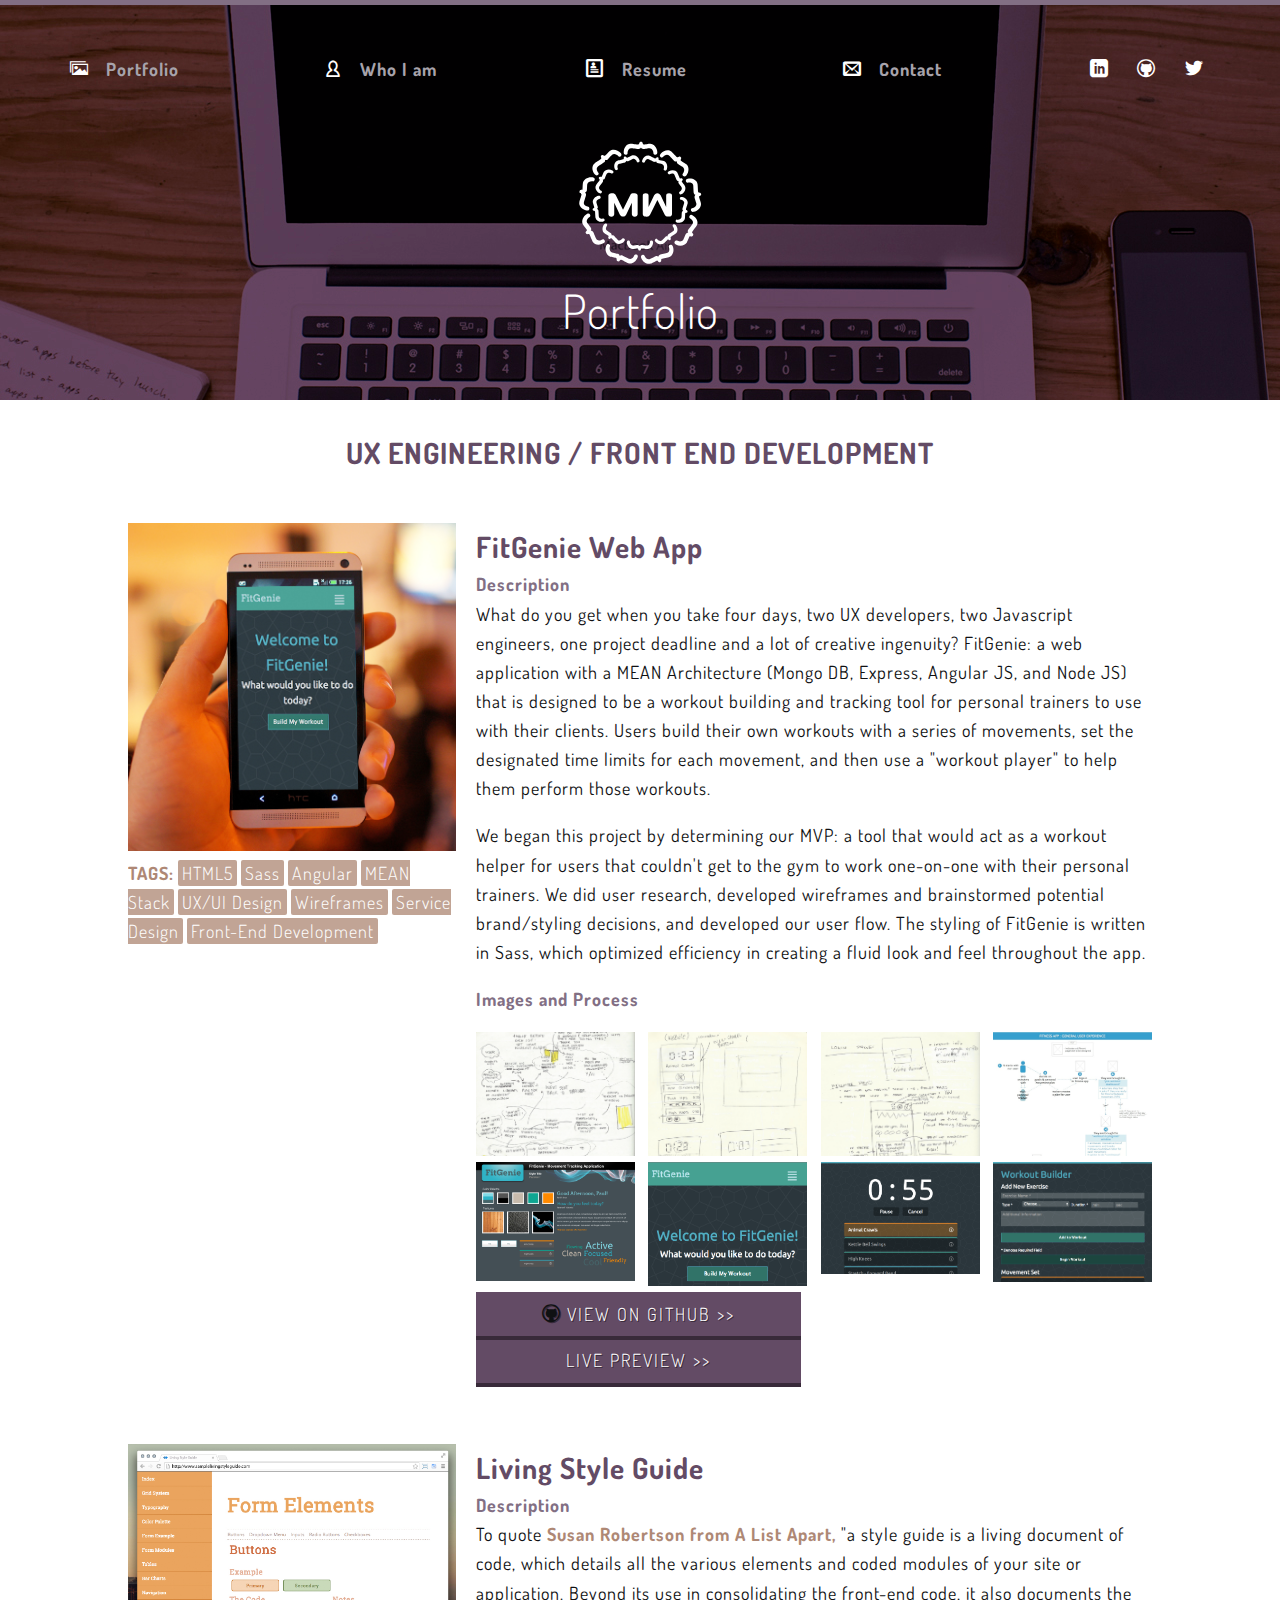
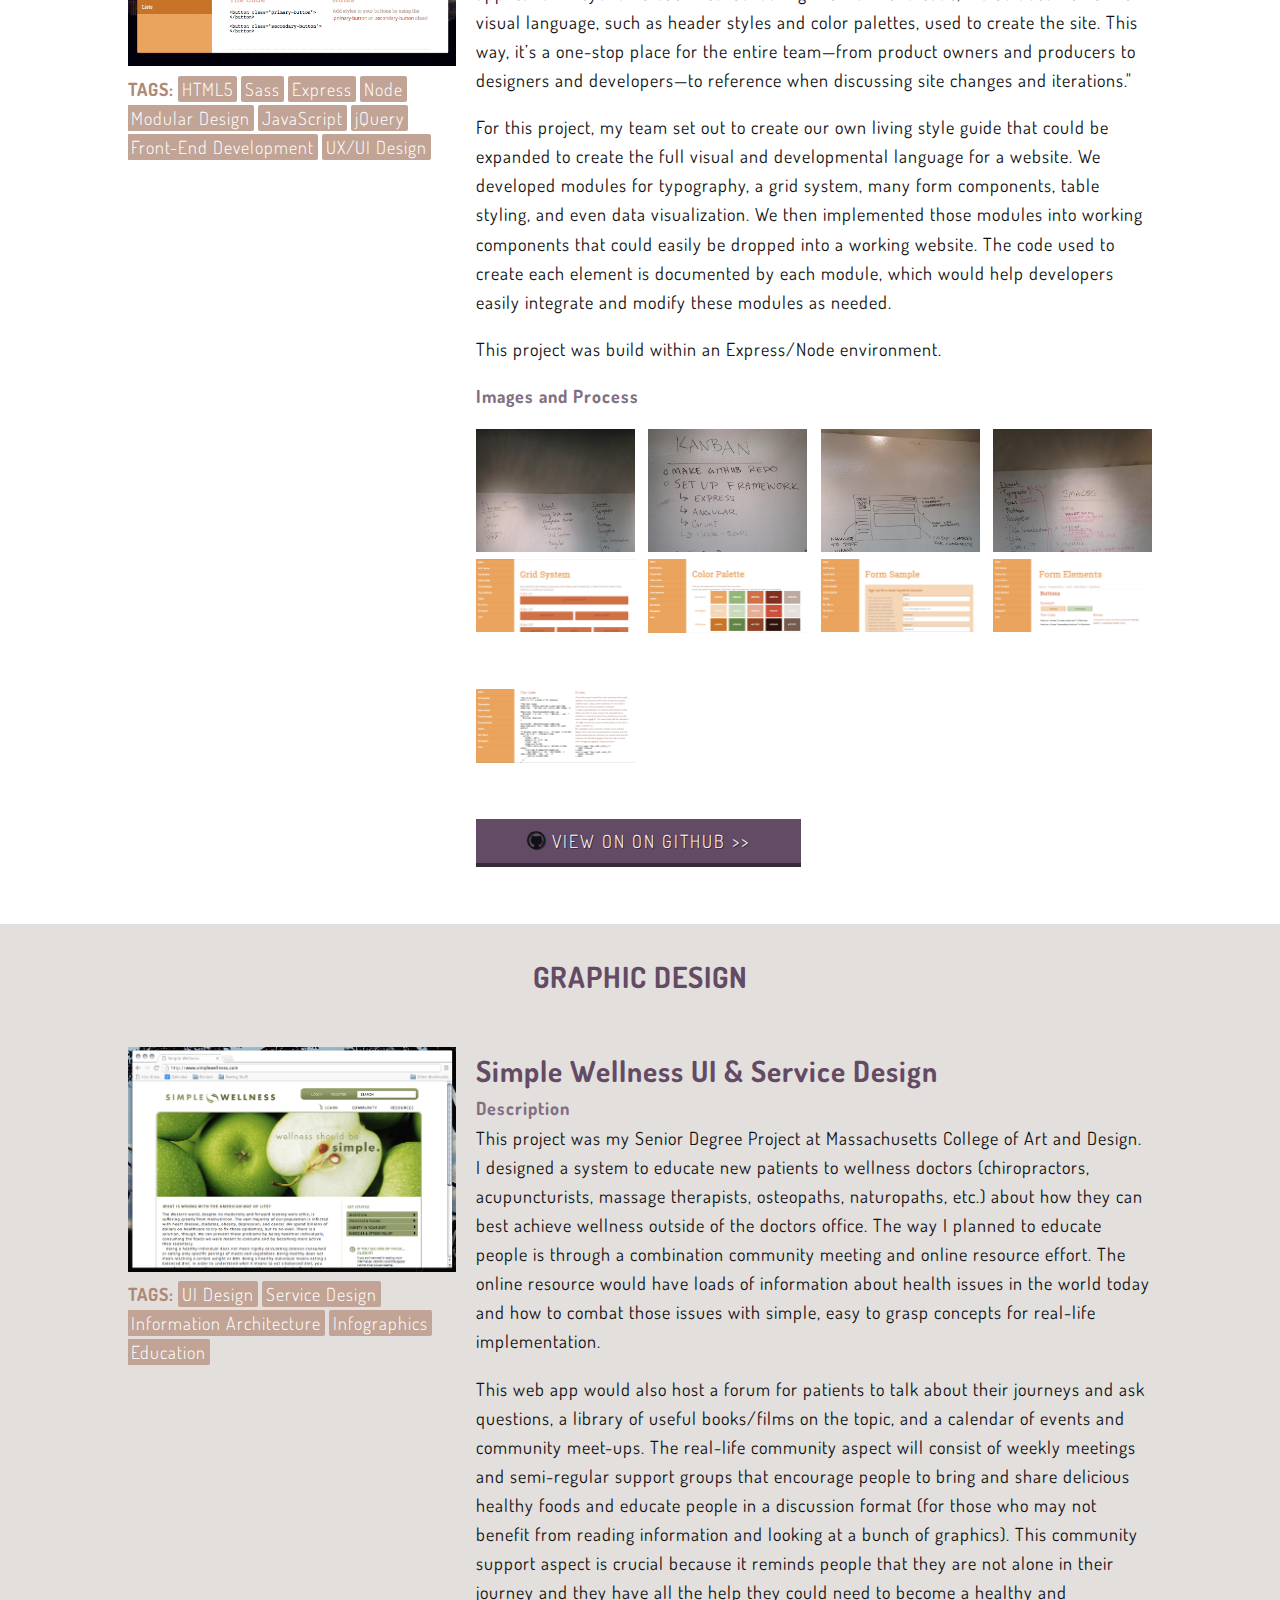
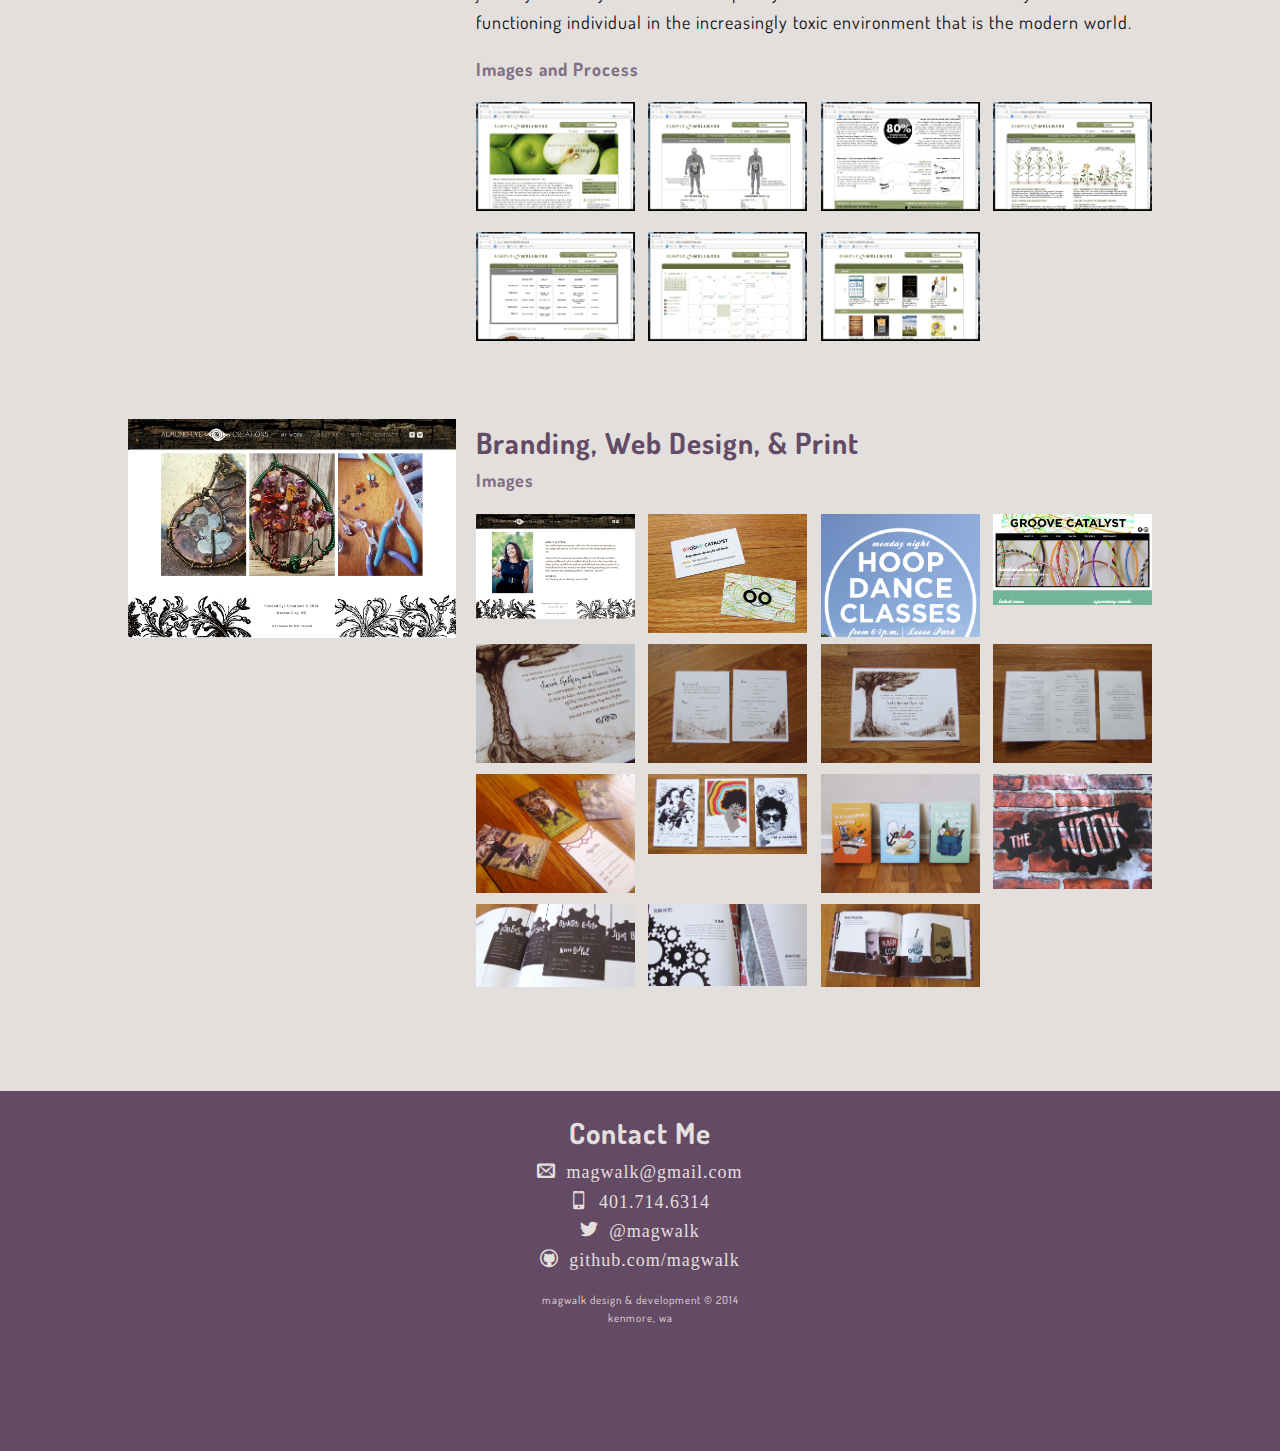
==== commit 3bdf64f7: "Fix Links in index.html" ====
--- a/portfolio.html
+++ b/portfolio.html
@@ -10,7 +10,7 @@
     <script src="https://code.jquery.com/jquery-2.1.1.min.js"></script>
   </head>
   <body>
-    <main class="portfolio-background-img clearfix">
+    <div class="portfolio-background-img clearfix">
       <div class="nav-icon">
           <img src="img/nav-icon.svg"/>
       </div>
@@ -65,8 +65,8 @@
           </div>
         </header>
       </div>
-    </main>
-    <main class="content frontEndDev">
+    </div>
+    <div class="content frontEndDev">
       <div class="container">
         <h1>
           UX ENGINEERING / FRONT END DEVELOPMENT
@@ -99,7 +99,7 @@
             <p>
               We began this project by determining our MVP: a tool that would act as a workout helper for users that couldn't get to the gym to work one-on-one with their personal trainers. We did user research, developed wireframes and brainstormed potential brand/styling decisions, and developed our user flow. The styling of FitGenie is written in Sass, which optimized efficiency in creating a fluid look and feel throughout the app.
             </p>
-            <h2>
+            <h2 class="work-sample-thumbnails_title">
               Images and Process
             </h2>
             <p>
@@ -149,7 +149,7 @@
             <p class="work-sample-links">
               <a href="https://github.com/Fit-Genie/fit-genie-site" class="button-dark">
                 <span class="icon-github"></span>
-                LINK TO PROJECT ON GITHUB >>
+                VIEW ON GITHUB >>
               </a>
               <a href="http://fit-genie.herokuapp.com/#/login" class="button-dark">
                 LIVE PREVIEW >>
@@ -189,7 +189,7 @@
             <p>
               This project was build within an Express/Node environment.
             </p>
-            <h2>
+            <h2 class="work-sample-thumbnails_title">
               Images and Process
             </h2>
             <p>
@@ -244,14 +244,14 @@
             <p class="work-sample-links">
               <a href="https://github.com/magwalk/BrandLivingStyleGuide" class="button-dark">
                 <span class="icon-github"></span>
-                LINK TO PROJECT ON GITHUB >>
+                VIEW ON ON GITHUB >>
               </a>
             </p>
           </section>
         </article>
       </div>
-    </main>
-    <main class="content graphicDesign">
+    </div>
+    <div class="content graphicDesign">
       <div class="container">
         <h1>
           GRAPHIC DESIGN
@@ -281,7 +281,7 @@
             <p>
               This web app would also host a forum for patients to talk about their journeys and ask questions, a library of useful books/films on the topic, and a calendar of events and community meet-ups. The real-life community aspect will consist of weekly meetings and semi-regular support groups that encourage people to bring and share delicious healthy foods and educate people in a discussion format (for those who may not benefit from reading information and looking at a bunch of graphics). This community support aspect is crucial because it reminds people that they are not alone in their journey and they have all the help they could need to become a healthy and functioning individual in the increasingly toxic environment that is the modern world.
             </p>
-            <h2>
+            <h2 class="work-sample-thumbnails_title">
               Images and Process
             </h2>
             <p>
@@ -323,12 +323,6 @@
                 </li>
               </ul>
             </p>
-            <!-- <p class="work-sample-links">
-              <a href="https://github.com/magwalk/BrandLivingStyleGuide" class="button-dark">
-                <span class="icon-github"></span>
-                LINK TO PROJECT ON GITHUB >>
-              </a>
-            </p> -->
           </section>
         </article>
         <article class="work-sample clearfix">
@@ -339,7 +333,7 @@
             <h1>
               Branding, Web Design, &amp; Print
             </h1>
-            <h2>
+            <h2 class="work-sample-thumbnails_title">
               Images
             </h2>
             <p>
@@ -421,80 +415,10 @@
                 </li>
               </ul>
             </p>
-            <!-- <p class="work-sample-links">
-              <a href="https://github.com/magwalk/BrandLivingStyleGuide" class="button-dark">
-                <span class="icon-github"></span>
-                LINK TO PROJECT ON GITHUB >>
-              </a>
-            </p> -->
           </section>
         </article>
       </div>
-    </main>
-    <!-- <main class="content performanceArt">
-      <div class="container">
-        <h1>
-          PERFORMANCE ART
-        </h1>
-        <ul>
-          <li>
-            <a href="img/portfolio-img/performance-1.jpg" class="lightbox-trigger">
-              <img src="img/portfolio-img/performance-1.jpg">
-            </a>
-          </li>
-          <li>
-            <a href="img/portfolio-img/performance-2.jpg" class="lightbox-trigger">
-              <img src="img/portfolio-img/performance-2.jpg">
-            </a>
-          </li>
-          <li>
-            <a href="img/portfolio-img/performance-3.jpg" class="lightbox-trigger">
-              <img src="img/portfolio-img/performance-3.jpg">
-            </a>
-          </li>
-          <li>
-            <a href="img/portfolio-img/performance-4.jpg" class="lightbox-trigger">
-              <img src="img/portfolio-img/performance-4.jpg">
-            </a>
-          </li>
-          <li>
-            <a href="img/portfolio-img/performance-5.jpg" class="lightbox-trigger">
-              <img src="img/portfolio-img/performance-5.jpg">
-            </a>
-          </li>
-          <li>
-            <a href="img/portfolio-img/performance-6.jpg" class="lightbox-trigger">
-              <img src="img/portfolio-img/performance-6.jpg">
-            </a>
-          </li>
-          <li>
-            <a href="img/portfolio-img/performance-7.jpg" class="lightbox-trigger">
-              <img src="img/portfolio-img/performance-7.jpg">
-            </a>
-          </li>
-          <li>
-            <a href="img/portfolio-img/performance-8.jpg" class="lightbox-trigger">
-              <img src="img/portfolio-img/performance-8.jpg">
-            </a>
-          </li>
-          <li>
-            <a href="img/portfolio-img/performance-9.jpg" class="lightbox-trigger">
-              <img src="img/portfolio-img/performance-9.jpg">
-            </a>
-          </li>
-          <li>
-            <a href="img/portfolio-img/performance-10.jpg" class="lightbox-trigger">
-              <img src="img/portfolio-img/performance-10.jpg">
-            </a>
-          </li>
-          <li>
-            <a href="img/portfolio-img/performance-11.jpg" class="lightbox-trigger">
-              <img src="img/portfolio-img/performance-11.jpg">
-            </a>
-          </li>
-        </ul>
-      </div>
-    </main> -->
+    </div>
     <footer>
       <div id="contact" class="contact">
         <h1>
--- a/scss/main.css
+++ b/scss/main.css
@@ -80,6 +80,7 @@
 /* Mobile Grid Resets all Columns to 100%*/
 .grid_1 {
   width: 100%;
+  margin-bottom: 2%;
   float: left;
   display: block; }
   @media screen and (min-width: 800px) {
@@ -89,6 +90,7 @@
 
 .grid_2, .performanceArt li {
   width: 100%;
+  margin-bottom: 2%;
   float: left;
   display: block; }
   @media screen and (min-width: 800px) {
@@ -98,6 +100,7 @@
 
 .grid_3, .work-sample-thumbnails li {
   width: 100%;
+  margin-bottom: 2%;
   float: left;
   display: block; }
   @media screen and (min-width: 800px) {
@@ -107,6 +110,7 @@
 
 .grid_4, .process {
   width: 100%;
+  margin-bottom: 2%;
   float: left;
   display: block; }
   @media screen and (min-width: 800px) {
@@ -116,6 +120,7 @@
 
 .grid_5 {
   width: 100%;
+  margin-bottom: 2%;
   float: left;
   display: block; }
   @media screen and (min-width: 800px) {
@@ -125,6 +130,7 @@
 
 .grid_6 {
   width: 100%;
+  margin-bottom: 2%;
   float: left;
   display: block; }
   @media screen and (min-width: 800px) {
@@ -134,6 +140,7 @@
 
 .grid_7 {
   width: 100%;
+  margin-bottom: 2%;
   float: left;
   display: block; }
   @media screen and (min-width: 800px) {
@@ -143,6 +150,7 @@
 
 .grid_8 {
   width: 100%;
+  margin-bottom: 2%;
   float: left;
   display: block; }
   @media screen and (min-width: 800px) {
@@ -152,6 +160,7 @@
 
 .grid_9 {
   width: 100%;
+  margin-bottom: 2%;
   float: left;
   display: block; }
   @media screen and (min-width: 800px) {
@@ -161,6 +170,7 @@
 
 .grid_10 {
   width: 100%;
+  margin-bottom: 2%;
   float: left;
   display: block; }
   @media screen and (min-width: 800px) {
@@ -170,6 +180,7 @@
 
 .grid_11 {
   width: 100%;
+  margin-bottom: 2%;
   float: left;
   display: block; }
   @media screen and (min-width: 800px) {
@@ -179,6 +190,7 @@
 
 .grid_12 {
   width: 100%;
+  margin-bottom: 2%;
   float: left;
   display: block; }
   @media screen and (min-width: 800px) {
@@ -528,7 +540,7 @@
   padding-bottom: 1rem; }
 
 .process {
-  height: 6.854rem; }
+  margin-bottom: 1rem; }
 
 .heading-icon {
   color: #826F84;
@@ -586,11 +598,22 @@
 .work-sample-img img {
   width: 100%; }
 
-.work-sample-thumbnails li {
-  overflow: hidden;
-  height: 6.854rem; }
-  .work-sample-thumbnails li img {
-    width: 100%; }
+.work-sample-thumbnails {
+  display: none; }
+  @media screen and (min-width: 800px) {
+    .work-sample-thumbnails {
+      display: block; } }
+  .work-sample-thumbnails li {
+    overflow: hidden;
+    height: 6.854rem; }
+    .work-sample-thumbnails li img {
+      width: 100%; }
+
+.work-sample-thumbnails_title {
+  display: none; }
+  @media screen and (min-width: 800px) {
+    .work-sample-thumbnails_title {
+      display: block; } }
 
 .work-sample-tags {
   font-weight: 700;
@@ -607,9 +630,13 @@
 .work-sample-links {
   clear: both; }
   .work-sample-links .button-dark {
-    width: 48%;
     float: left;
-    margin: 0 1% 0 0; }
+    width: 100%;
+    margin: 0 0 1% 0; }
+    @media screen and (min-width: 800px) {
+      .work-sample-links .button-dark {
+        width: 48%;
+        margin: 0 1% 0 0; } }
 
 .graphicDesign {
   background-color: #E3DFDD; }
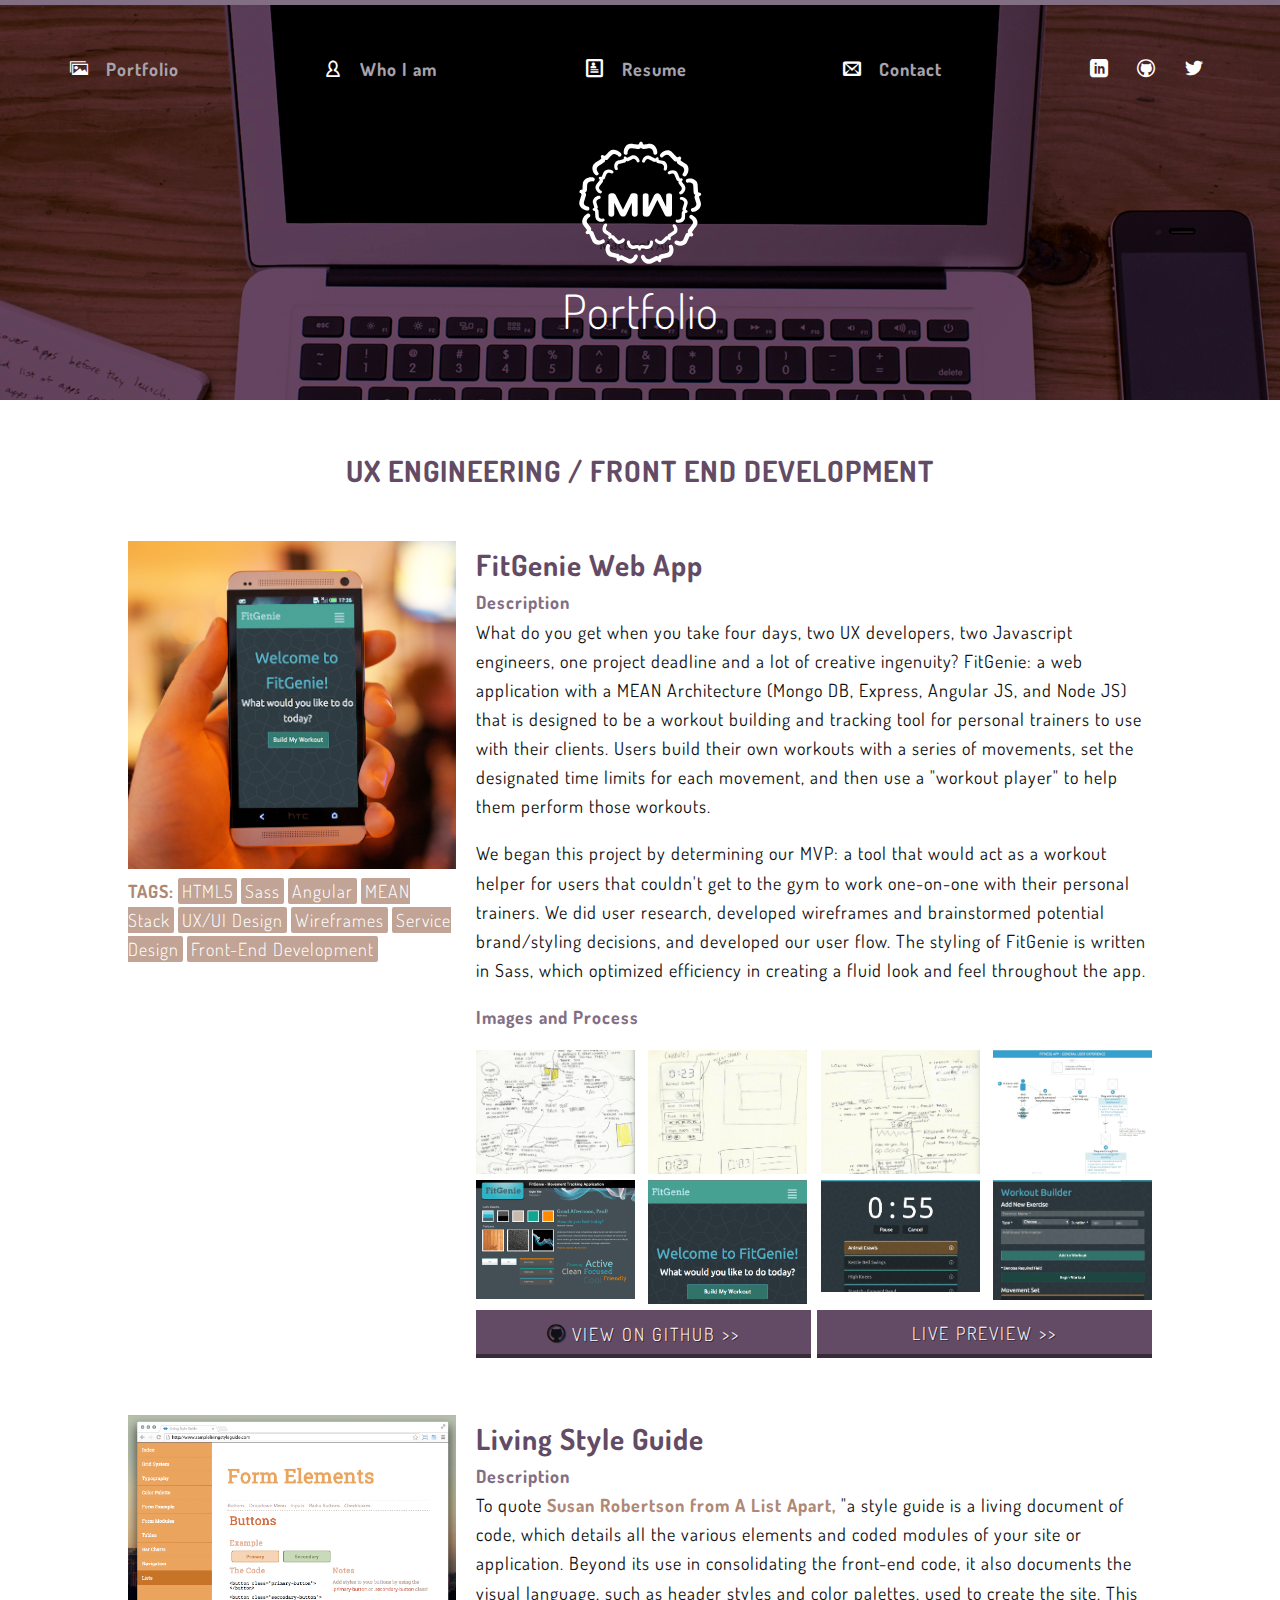
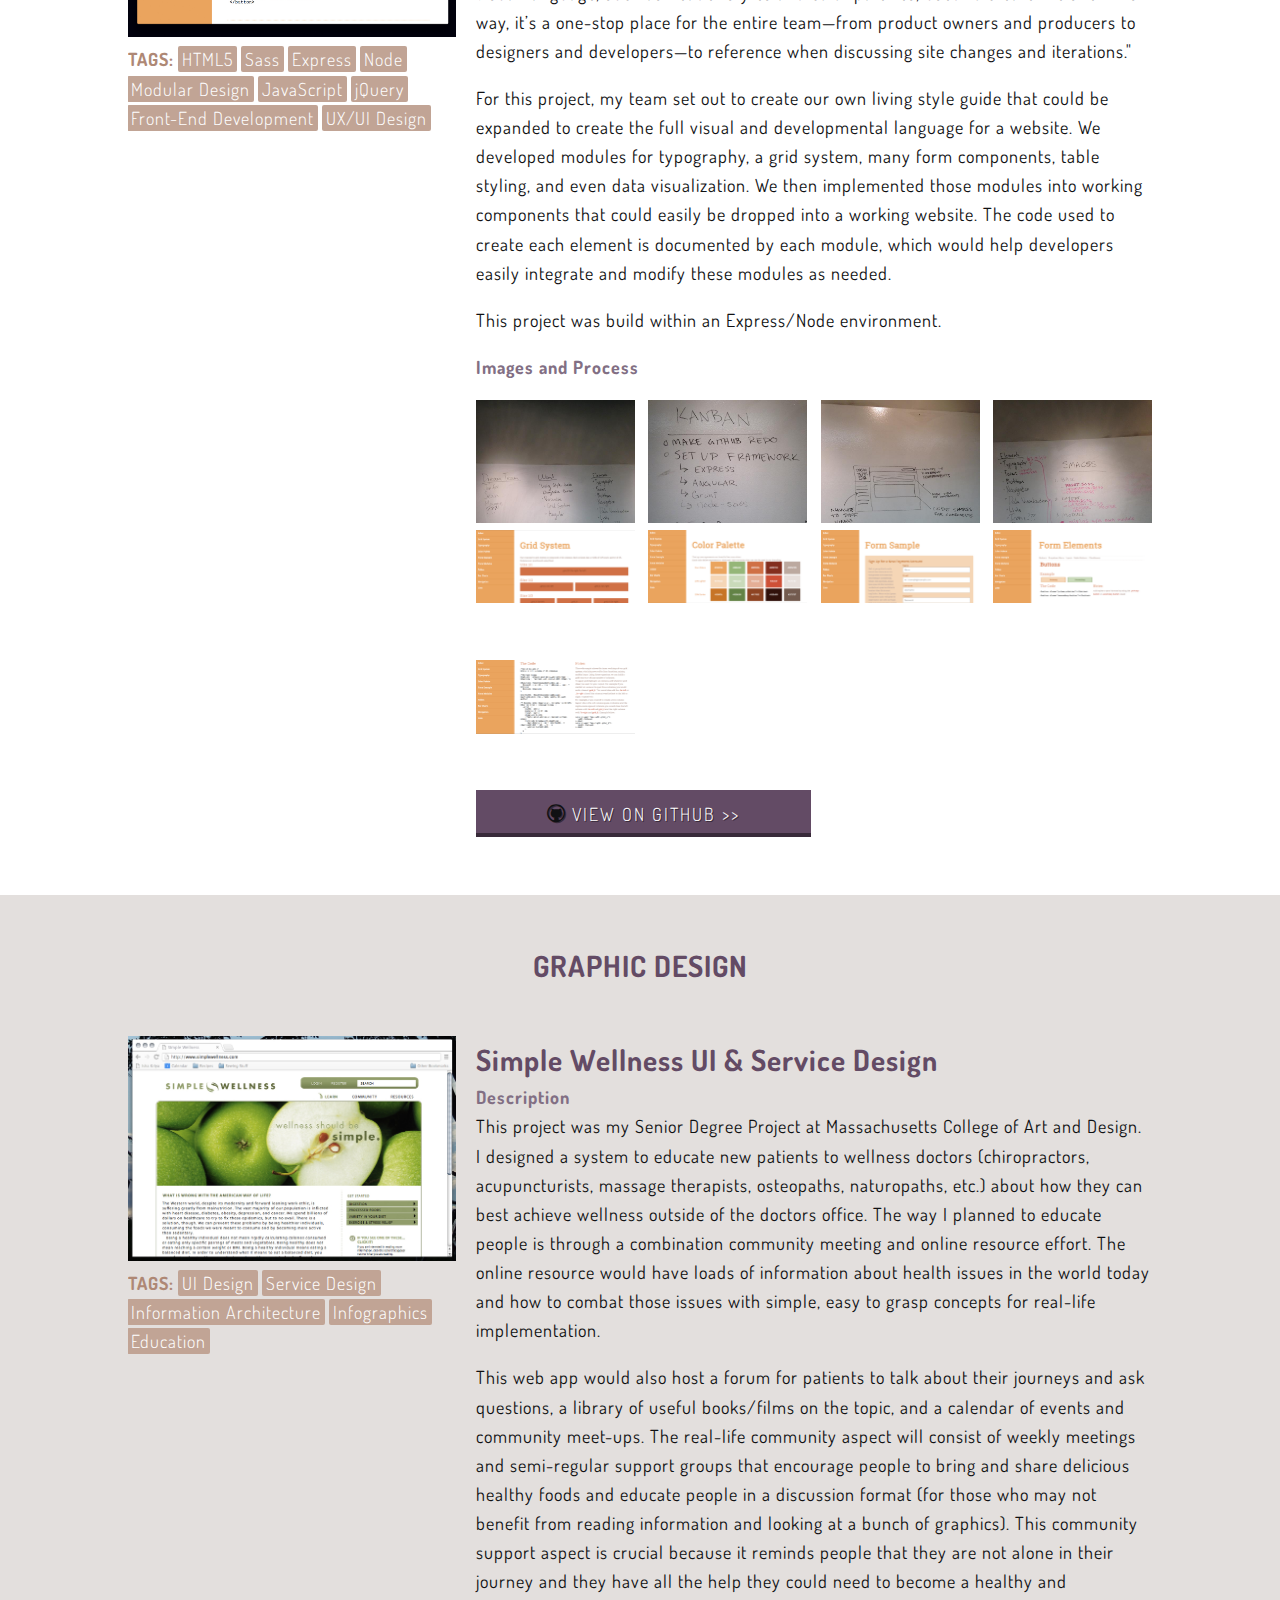
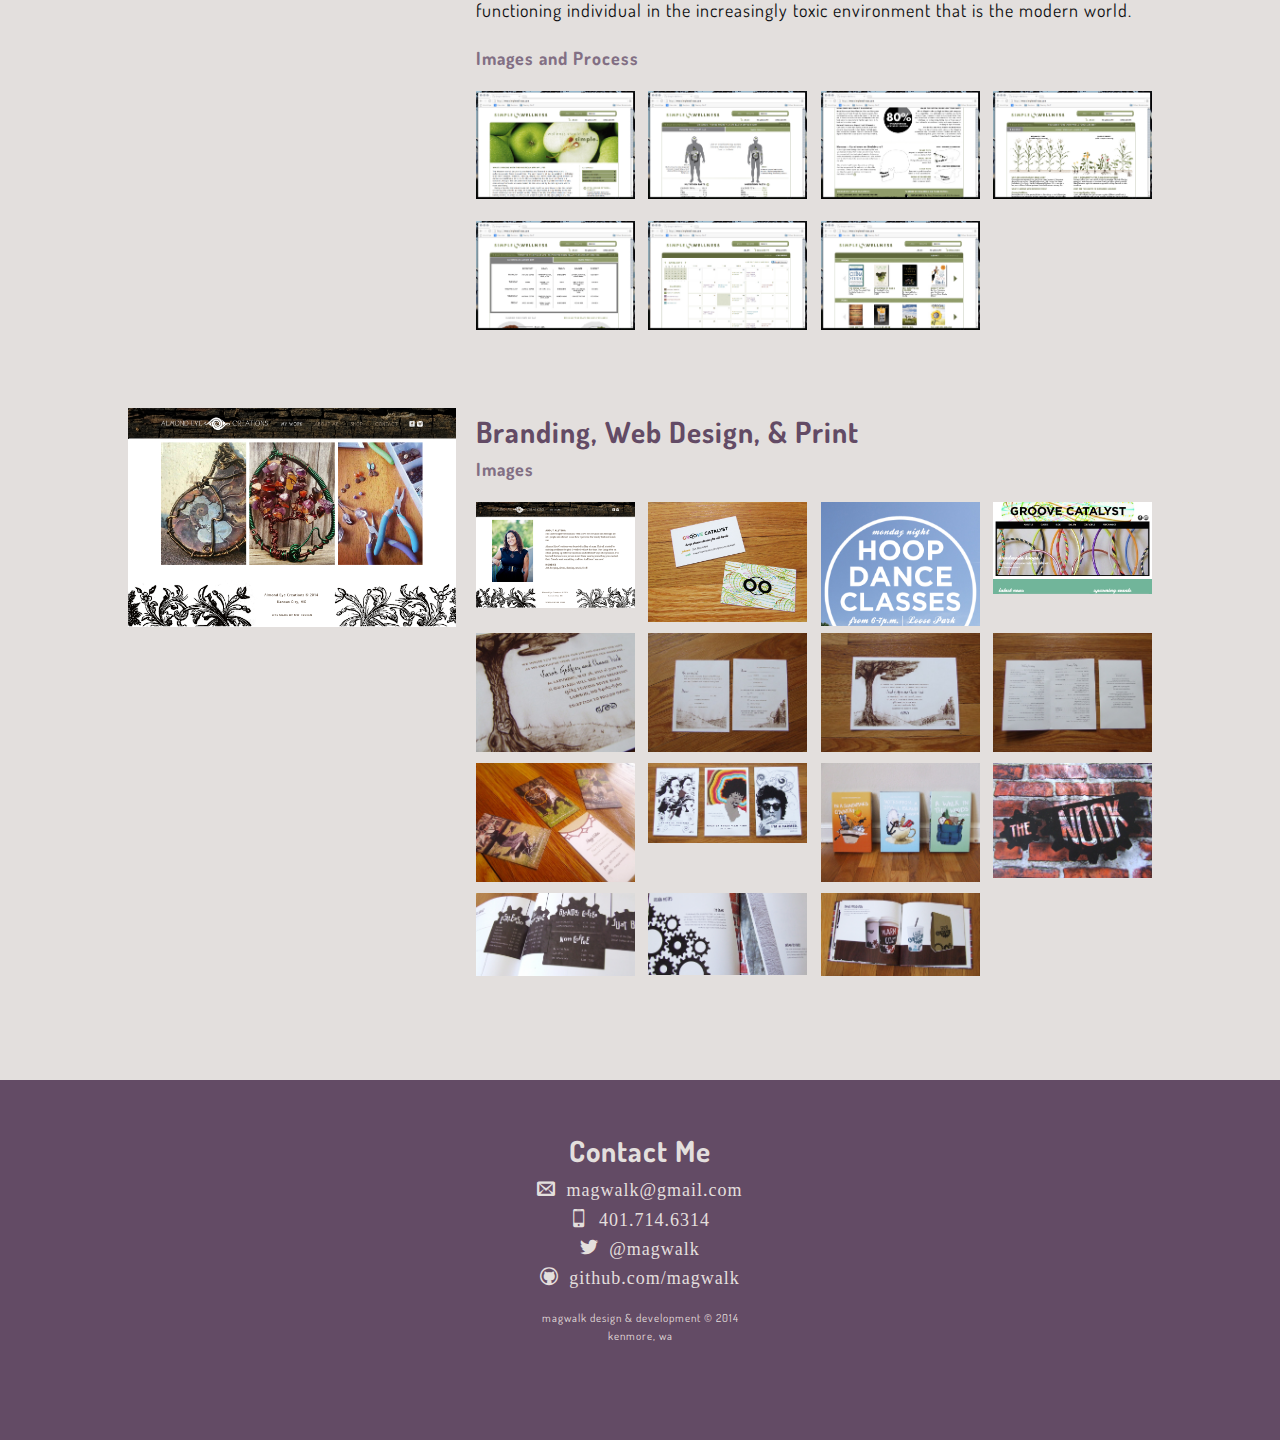
==== commit 35077421: "Fix Spacing and Button Animations" ====
--- a/portfolio.html
+++ b/portfolio.html
@@ -7,6 +7,7 @@
     <title>Maggie Walker</title>
     <link href='http://fonts.googleapis.com/css?family=Dosis:300,400,700' rel='stylesheet' type='text/css'>
     <link rel="stylesheet" href="scss/main.css">
+    <link rel="icon" type="image/png" sizes="16x16" href="img/favicon-32x32.png">
     <script src="https://code.jquery.com/jquery-2.1.1.min.js"></script>
   </head>
   <body>
@@ -147,11 +148,11 @@
               </ul>
             </p>
             <p class="work-sample-links">
-              <a href="https://github.com/Fit-Genie/fit-genie-site" class="button-dark">
+              <a href="https://github.com/Fit-Genie/fit-genie-site" class="button-dark grid_6 alpha">
                 <span class="icon-github"></span>
                 VIEW ON GITHUB >>
               </a>
-              <a href="http://fit-genie.herokuapp.com/#/login" class="button-dark">
+              <a href="http://fit-genie.herokuapp.com/#/login" class="button-dark grid_6 omega">
                 LIVE PREVIEW >>
               </a>
             </p>
@@ -242,9 +243,9 @@
               </ul>
             </p>
             <p class="work-sample-links">
-              <a href="https://github.com/magwalk/BrandLivingStyleGuide" class="button-dark">
+              <a href="https://github.com/magwalk/BrandLivingStyleGuide" class="button-dark grid_6 alpha">
                 <span class="icon-github"></span>
-                VIEW ON ON GITHUB >>
+                VIEW ON GITHUB >>
               </a>
             </p>
           </section>
--- a/scss/main.css
+++ b/scss/main.css
@@ -300,7 +300,7 @@
   overflow: hidden; }
 
 footer {
-  padding: 1rem;
+  padding: 2.618rem;
   background-color: #634B65;
   width: 100%;
   height: 20rem;
@@ -449,24 +449,24 @@
 
 .button-dark {
   color: #FFF;
-  display: block;
   font-size: 1rem;
   font-weight: 300;
+  line-height: 2.618rem;
   letter-spacing: 2px;
-  padding-top: 0.381rem;
   background-color: #634B65;
   border-bottom: 4px solid #382a39;
   text-shadow: 1px 1px 0px #382a39;
   text-align: center;
-  vertical-align: center;
-  width: 100%;
   height: 2.618rem;
-  clear: both; }
+  transition: all 0.3s;
+  box-sizing: border-box; }
   .button-dark:hover {
     background-color: #382a39;
-    border-bottom: 4px solid #1b151c;
-    text-shadow: 1px 1px 0px #382a39;
-    transition: background-color 0.3s, border-bottom 0.3s, text-shadow 0.3s; }
+    border-bottom: 2.618rem solid #382a39; }
+  .button-dark.full-width {
+    width: 100%;
+    max-width: 400px;
+    margin: 0 auto; }
 
 .background-img, .portfolio-background-img {
   width: 100%;
@@ -493,35 +493,31 @@
   text-align: center;
   padding-top: 1rem;
   float: none; }
-
-.header-logo a {
-  display: inline-block;
-  width: 6.854rem;
-  height: 6.854rem;
-  z-index: 5; }
-
-.header-logo img {
-  display: inline-block;
-  width: 6.854rem; }
+  .header-logo a {
+    display: inline-block;
+    width: 6.854rem;
+    height: 6.854rem;
+    z-index: 5; }
+  .header-logo img {
+    display: inline-block;
+    width: 6.854rem; }
 
 .header-blurb {
   text-align: center;
   margin: 0 auto;
   float: none; }
-
-.header-blurb h1, li {
-  letter-spacing: 1px;
-  font-weight: 300;
-  line-height: 2.618rem; }
-  @media screen and (min-width: 800px) {
-    .header-blurb h1, li {
-      line-height: 4.236rem; } }
-
-.header-blurb h1 {
-  color: #FFF; }
-  @media screen and (min-width: 800px) {
-    .header-blurb h1 {
-      font-size: 2.618rem; } }
+  .header-blurb h1, .header-blurb li {
+    letter-spacing: 1px;
+    font-weight: 300;
+    line-height: 2.618rem; }
+    @media screen and (min-width: 800px) {
+      .header-blurb h1, .header-blurb li {
+        line-height: 4.236rem; } }
+  .header-blurb h1 {
+    color: #FFF; }
+    @media screen and (min-width: 800px) {
+      .header-blurb h1 {
+        font-size: 2.618rem; } }
 
 .header-blurb li {
   color: #A7A3AB; }
@@ -529,8 +525,7 @@
 .content {
   width: 100%;
   position: relative;
-  padding-top: 1.618rem;
-  padding-bottom: 2.618rem;
+  padding: 2.618rem 0;
   text-align: center; }
 
 .content-p {
@@ -546,7 +541,7 @@
   color: #826F84;
   vertical-align: sub;
   font-size: 1rem;
-  margin-bottom: 0.381rem; }
+  margin-bottom: 0.618rem; }
 
 .heading-icon span {
   color: #AE8875;
@@ -557,21 +552,28 @@
 
 .portfolio-samples {
   background-color: #E3DFDD; }
-
-.portfolio-samples_section {
+  .portfolio-samples .heading-icon {
+    margin-bottom: 2.618rem; }
+
+section.portfolio-samples_section {
   margin-bottom: 2.618rem; }
-  .portfolio-samples_section h2 {
+  section.portfolio-samples_section h2 {
+    margin-bottom: 0.618rem;
     font-size: 1rem;
     color: #634B65;
     text-align: left; }
     @media screen and (min-width: 800px) {
-      .portfolio-samples_section h2 {
+      section.portfolio-samples_section h2 {
         font-size: 1rem; } }
-  .portfolio-samples_section figure {
+  section.portfolio-samples_section figure {
     overflow: hidden; }
-  .portfolio-samples_section img {
+  section.portfolio-samples_section img {
     width: 100%;
     background-color: gray; }
+  section.portfolio-samples_section:nth-child(odd) aside {
+    padding: 0 0.618rem 0 2.618rem; }
+  section.portfolio-samples_section:nth-child(even) aside {
+    padding: 0 2.618rem 0 0.618rem; }
 
 .about {
   background-color: #FFF;
@@ -630,13 +632,17 @@
 .work-sample-links {
   clear: both; }
   .work-sample-links .button-dark {
+    clear: none;
     float: left;
+    display: inline-block;
     width: 100%;
     margin: 0 0 1% 0; }
     @media screen and (min-width: 800px) {
       .work-sample-links .button-dark {
-        width: 48%;
-        margin: 0 1% 0 0; } }
+        width: 49.5%;
+        margin: 0 1% 0 0; }
+        .work-sample-links .button-dark:last-child {
+          margin-right: 0; } }
 
 .graphicDesign {
   background-color: #E3DFDD; }
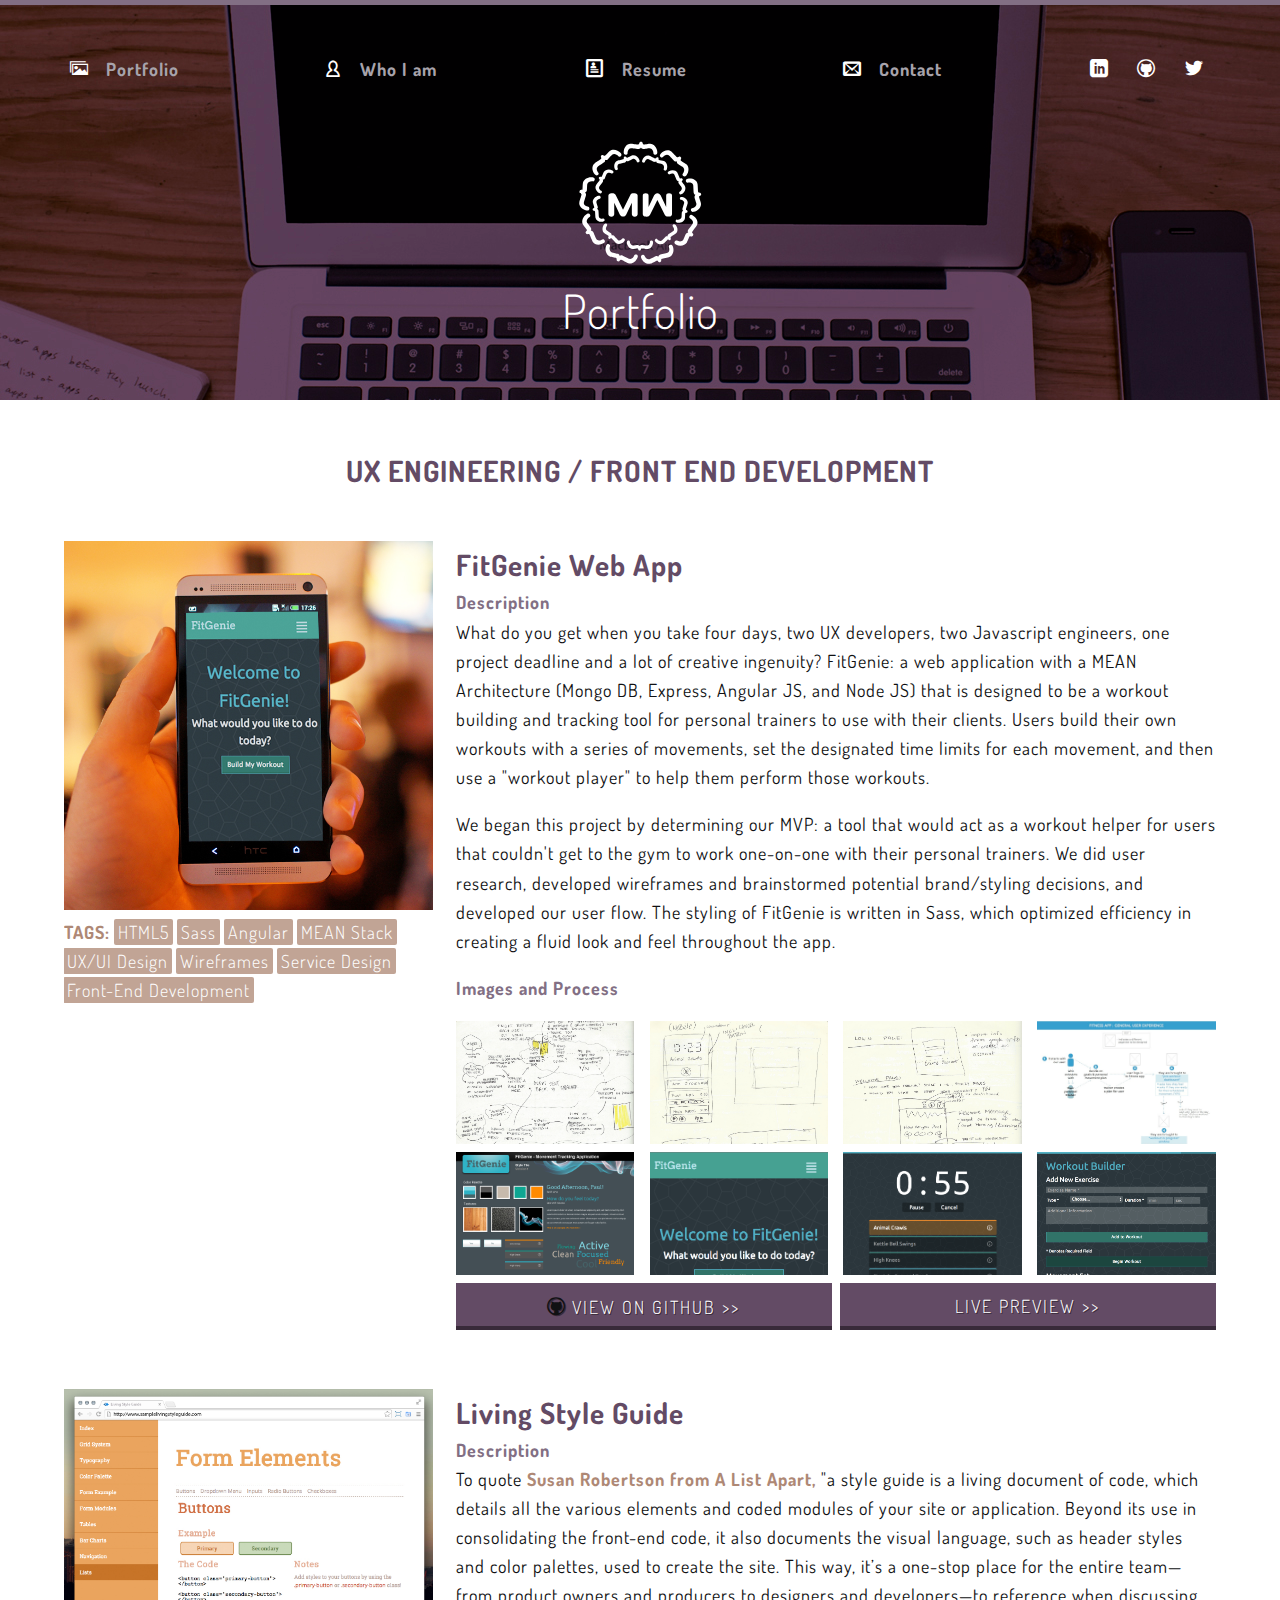
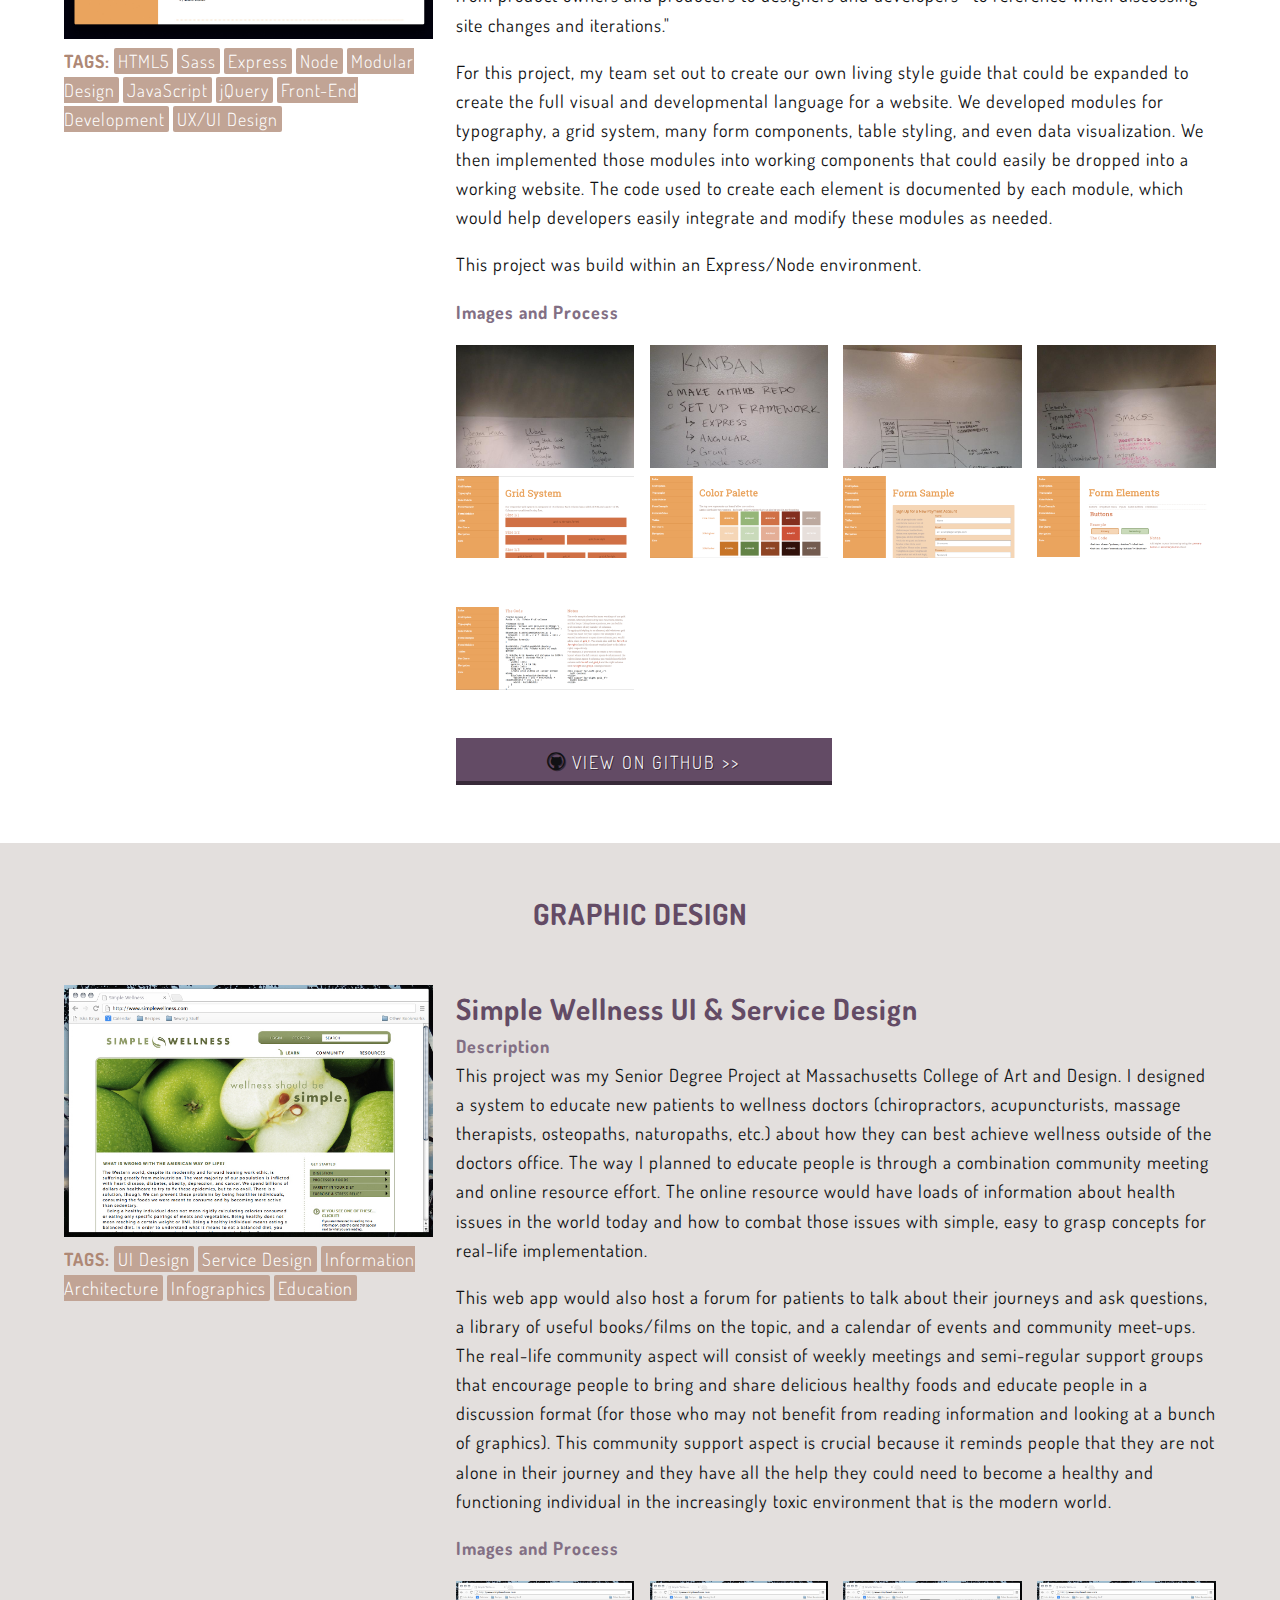
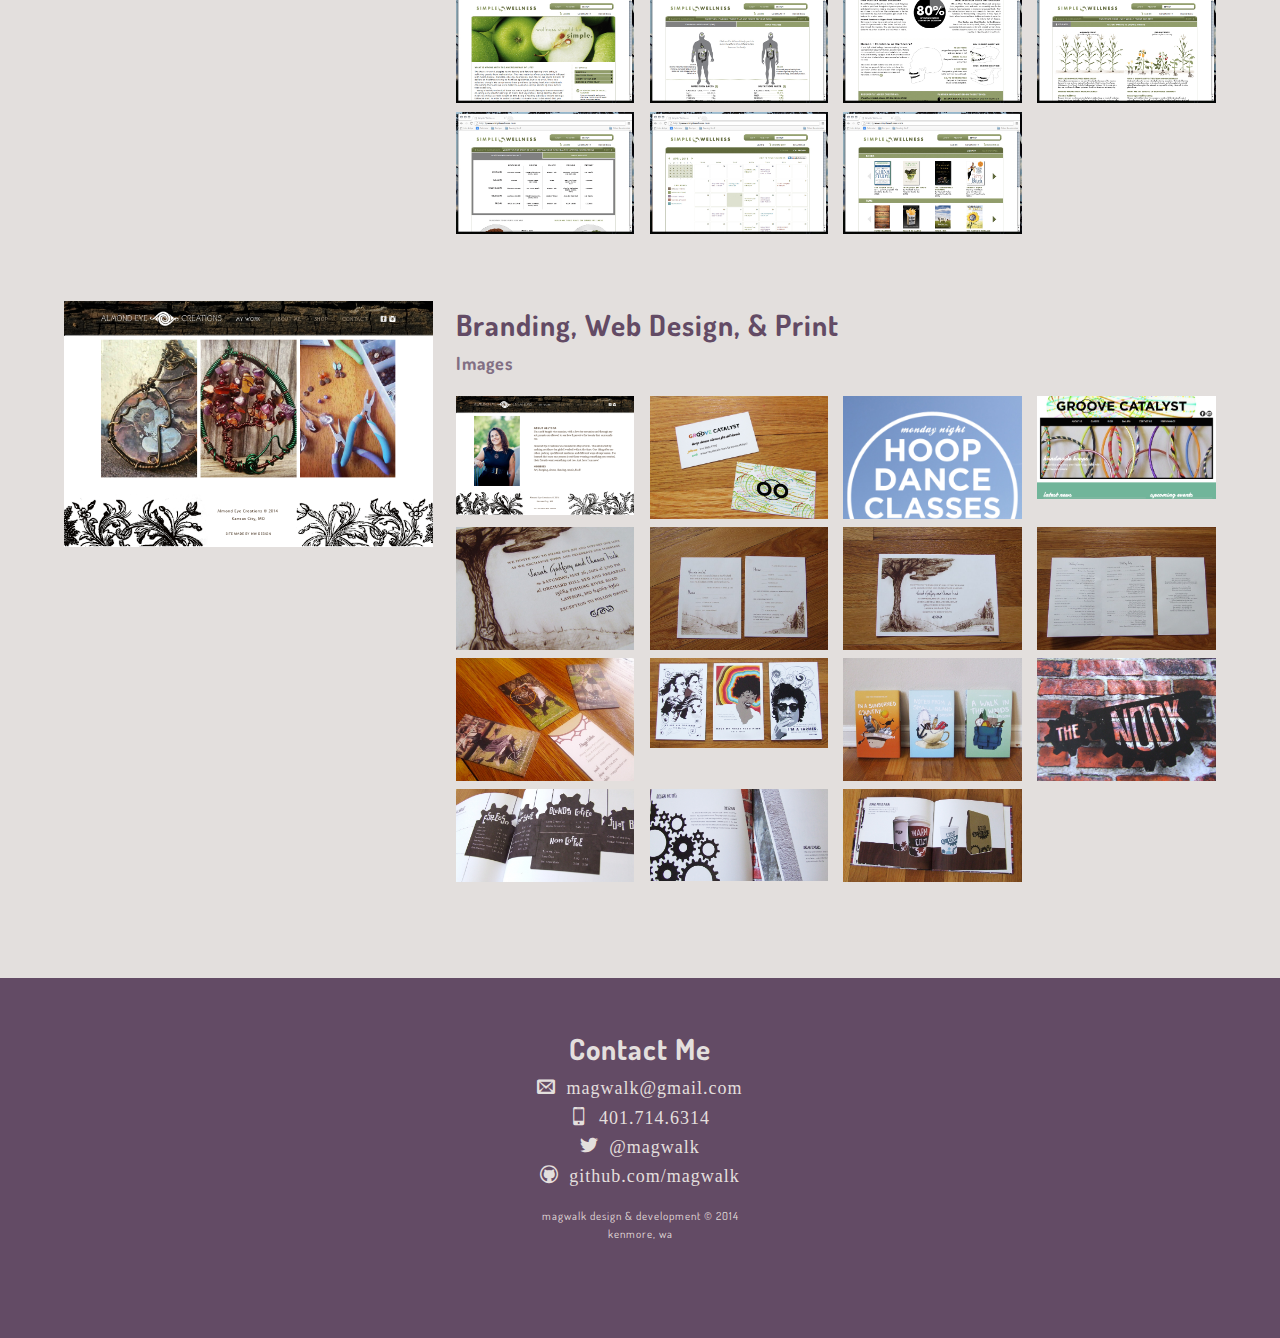
==== commit 12342c2b: "Add Animation to Lightbox" ====
--- a/portfolio.html
+++ b/portfolio.html
@@ -15,7 +15,7 @@
       <div class="nav-icon">
           <img src="img/nav-icon.svg"/>
       </div>
-      <nav class="nav-container">
+      <nav class="nav-container" id="nav-main">
         <ul class="nav-list">
           <li class="nav-list_item icon-images alpha portfolio">
             <a href="portfolio.html">
--- a/scss/main.css
+++ b/scss/main.css
@@ -295,7 +295,7 @@
   content: "\e611"; }
 
 .container {
-  width: 80%;
+  width: 90%;
   margin: 0 auto;
   overflow: hidden; }
 
@@ -341,6 +341,8 @@
   @media screen and (min-width: 800px) {
     .portfolio-background-img nav {
       top: 0; } }
+  .portfolio-background-img nav.expand {
+    top: 0; }
 
 .expand {
   top: 0; }
@@ -351,7 +353,8 @@
   position: absolute;
   top: 0;
   right: 1rem;
-  z-index: 3; }
+  z-index: 3;
+  cursor: pointer; }
   @media screen and (min-width: 800px) {
     .nav-icon {
       display: none; } }
@@ -448,6 +451,7 @@
     text-shadow: 2px 2px 0px #634B65; }
 
 .button-dark {
+  display: inline-block;
   color: #FFF;
   font-size: 1rem;
   font-weight: 300;
@@ -475,7 +479,7 @@
   background-position: center top;
   background-attachment: fixed;
   position: relative;
-  height: 450px; }
+  height: 370px; }
   @media screen and (min-width: 800px) {
     .background-img, .portfolio-background-img {
       height: 560px; } }
@@ -583,13 +587,15 @@
   width: 100%; }
 
 .portfolio-background-img {
-  background-image: url("../img/bg-portfolio.jpg");
-  height: 200px;
-  background-position: center -100px;
-  background-size: auto; }
+  background: url("../img/bg-portfolio.jpg") no-repeat;
+  height: 290px;
+  background-position: center 0;
+  background-size: auto 460px; }
   @media screen and (min-width: 800px) {
     .portfolio-background-img {
-      height: 400px; } }
+      height: 400px;
+      background-position: center -100px;
+      background-size: auto; } }
 
 .work-sample {
   margin-top: 2.618rem;
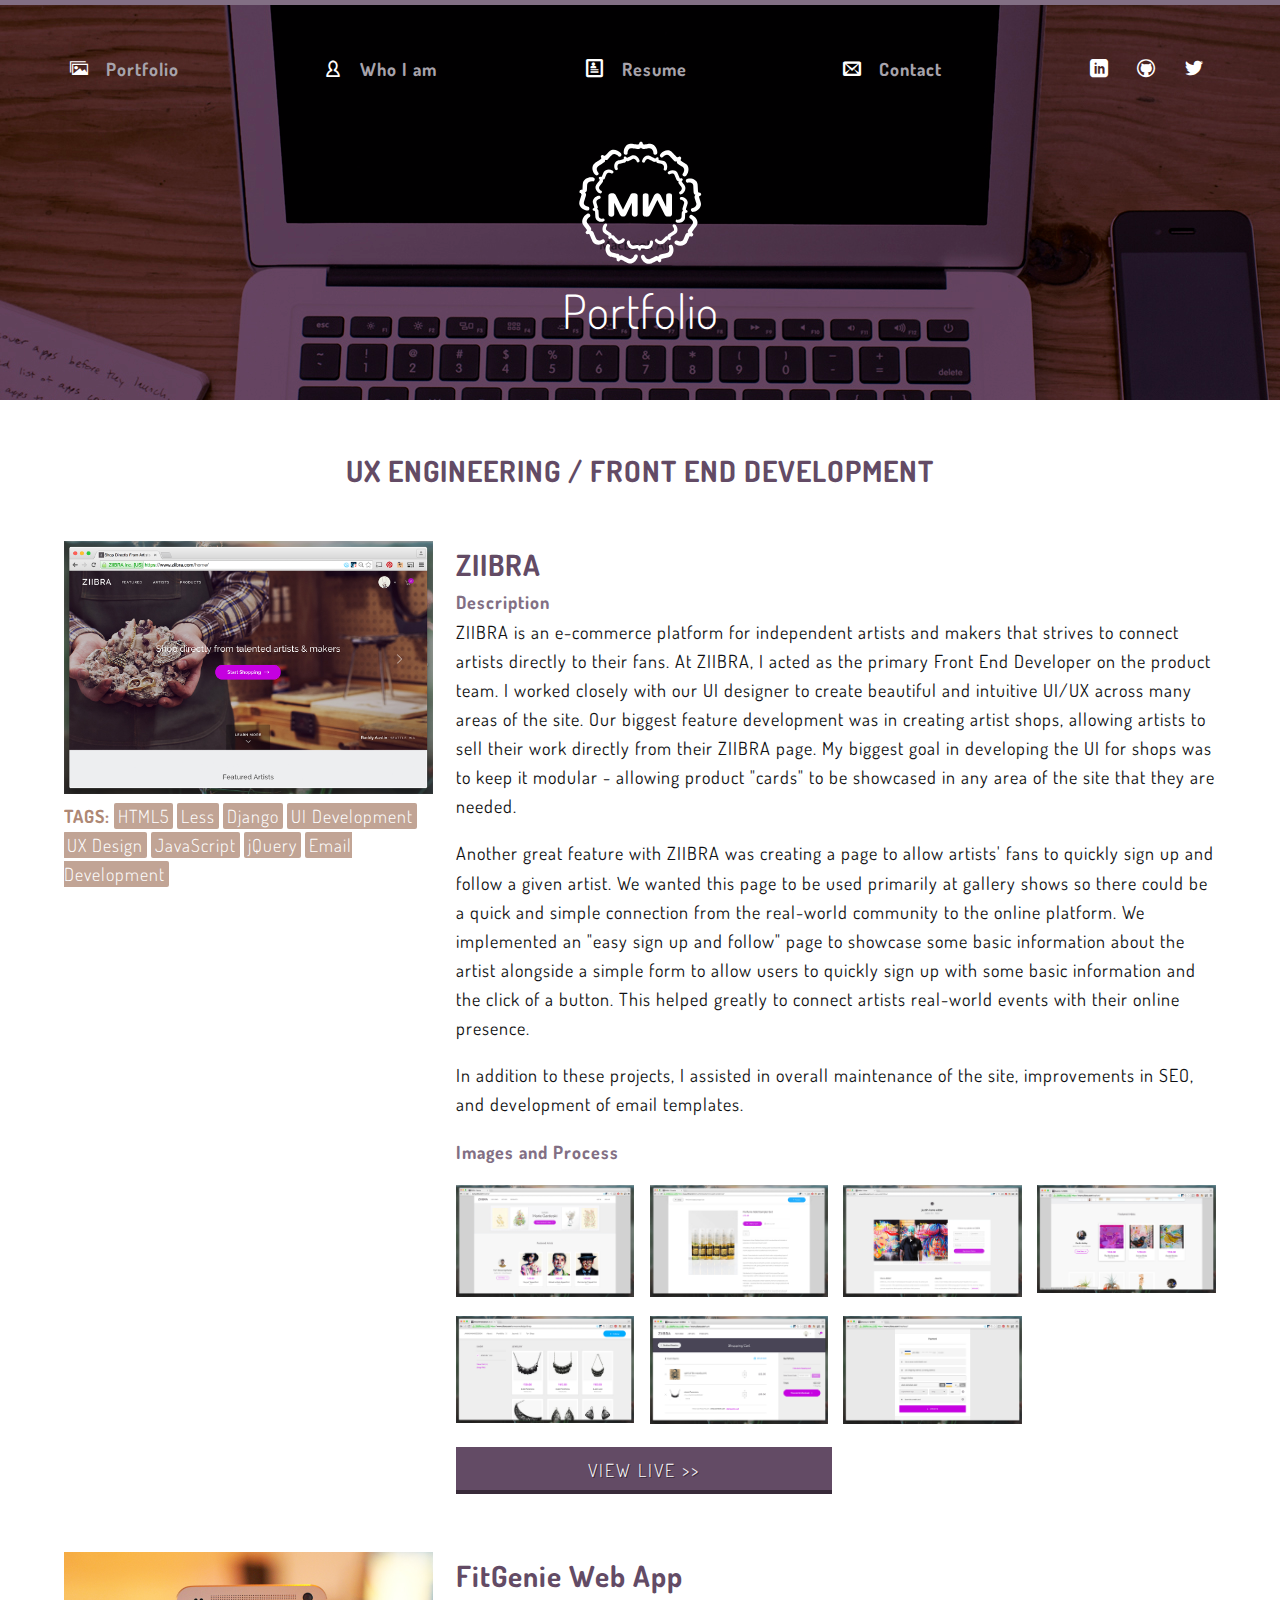
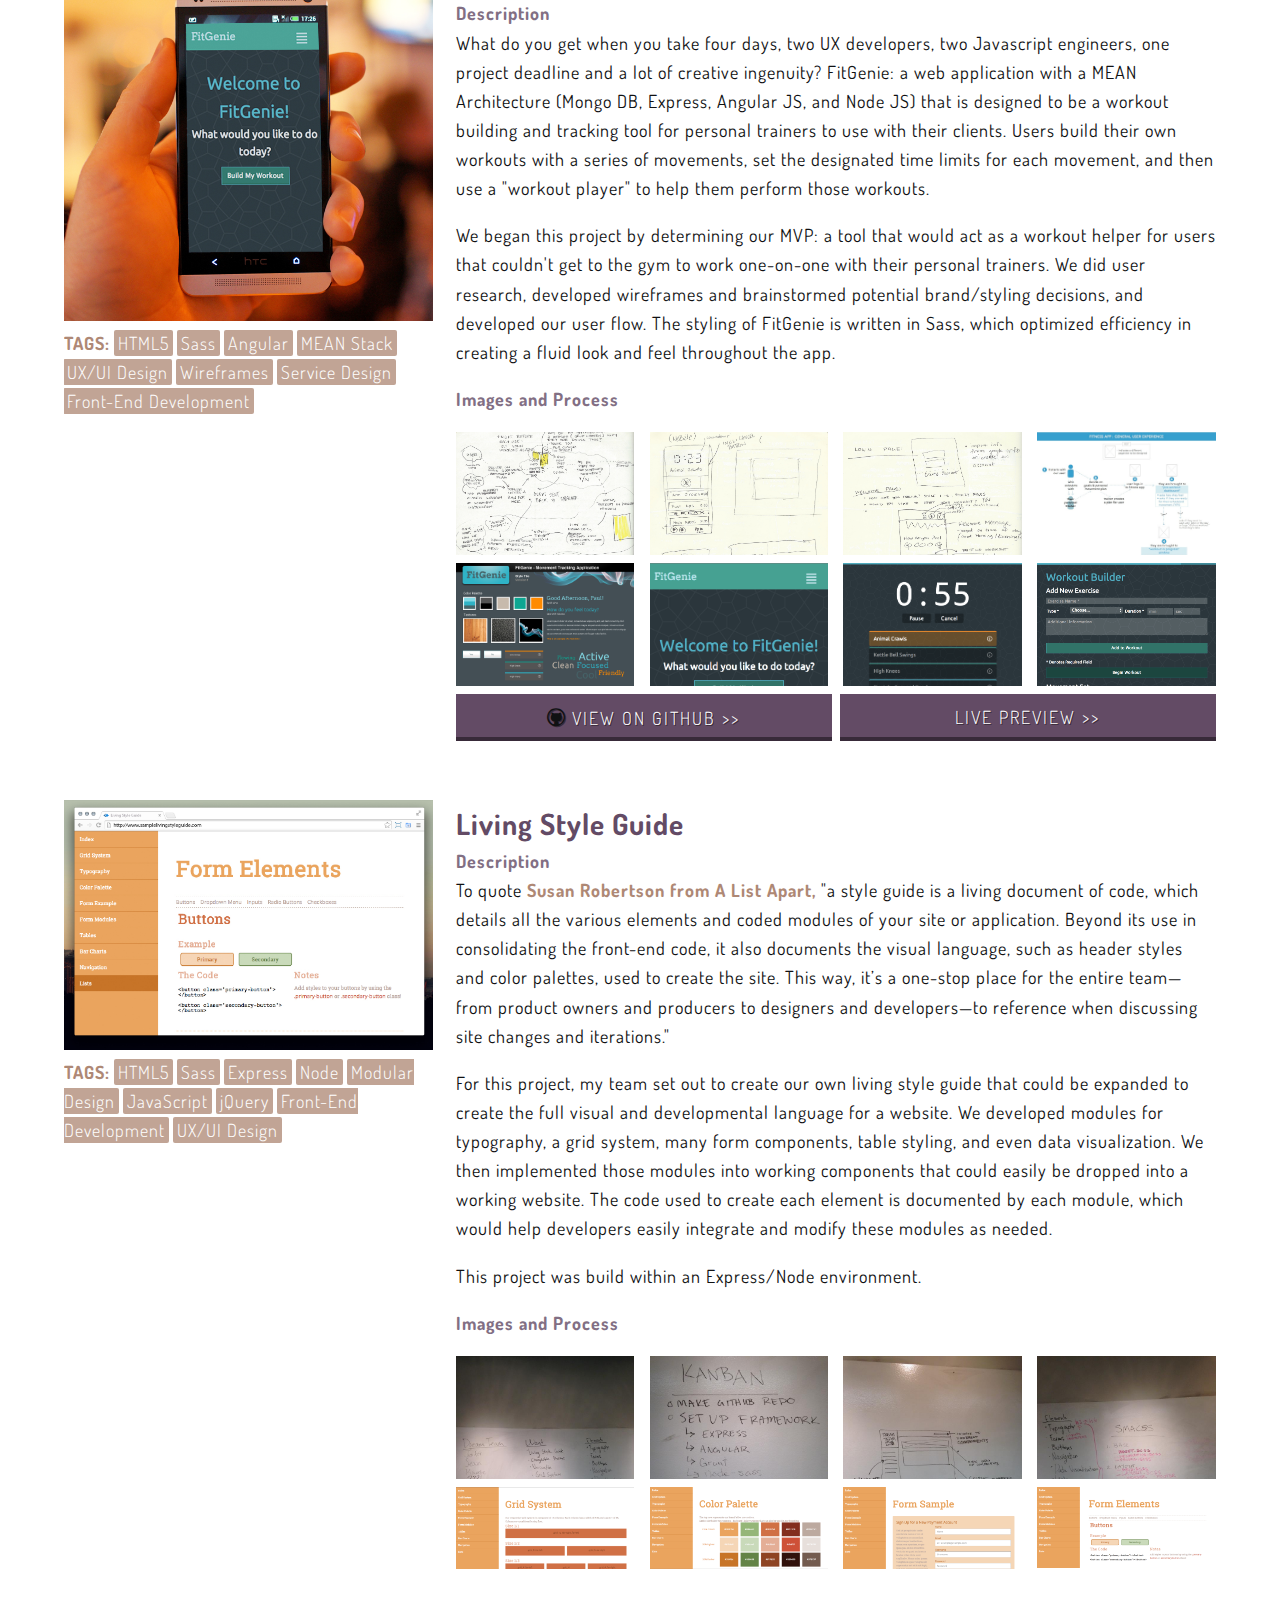
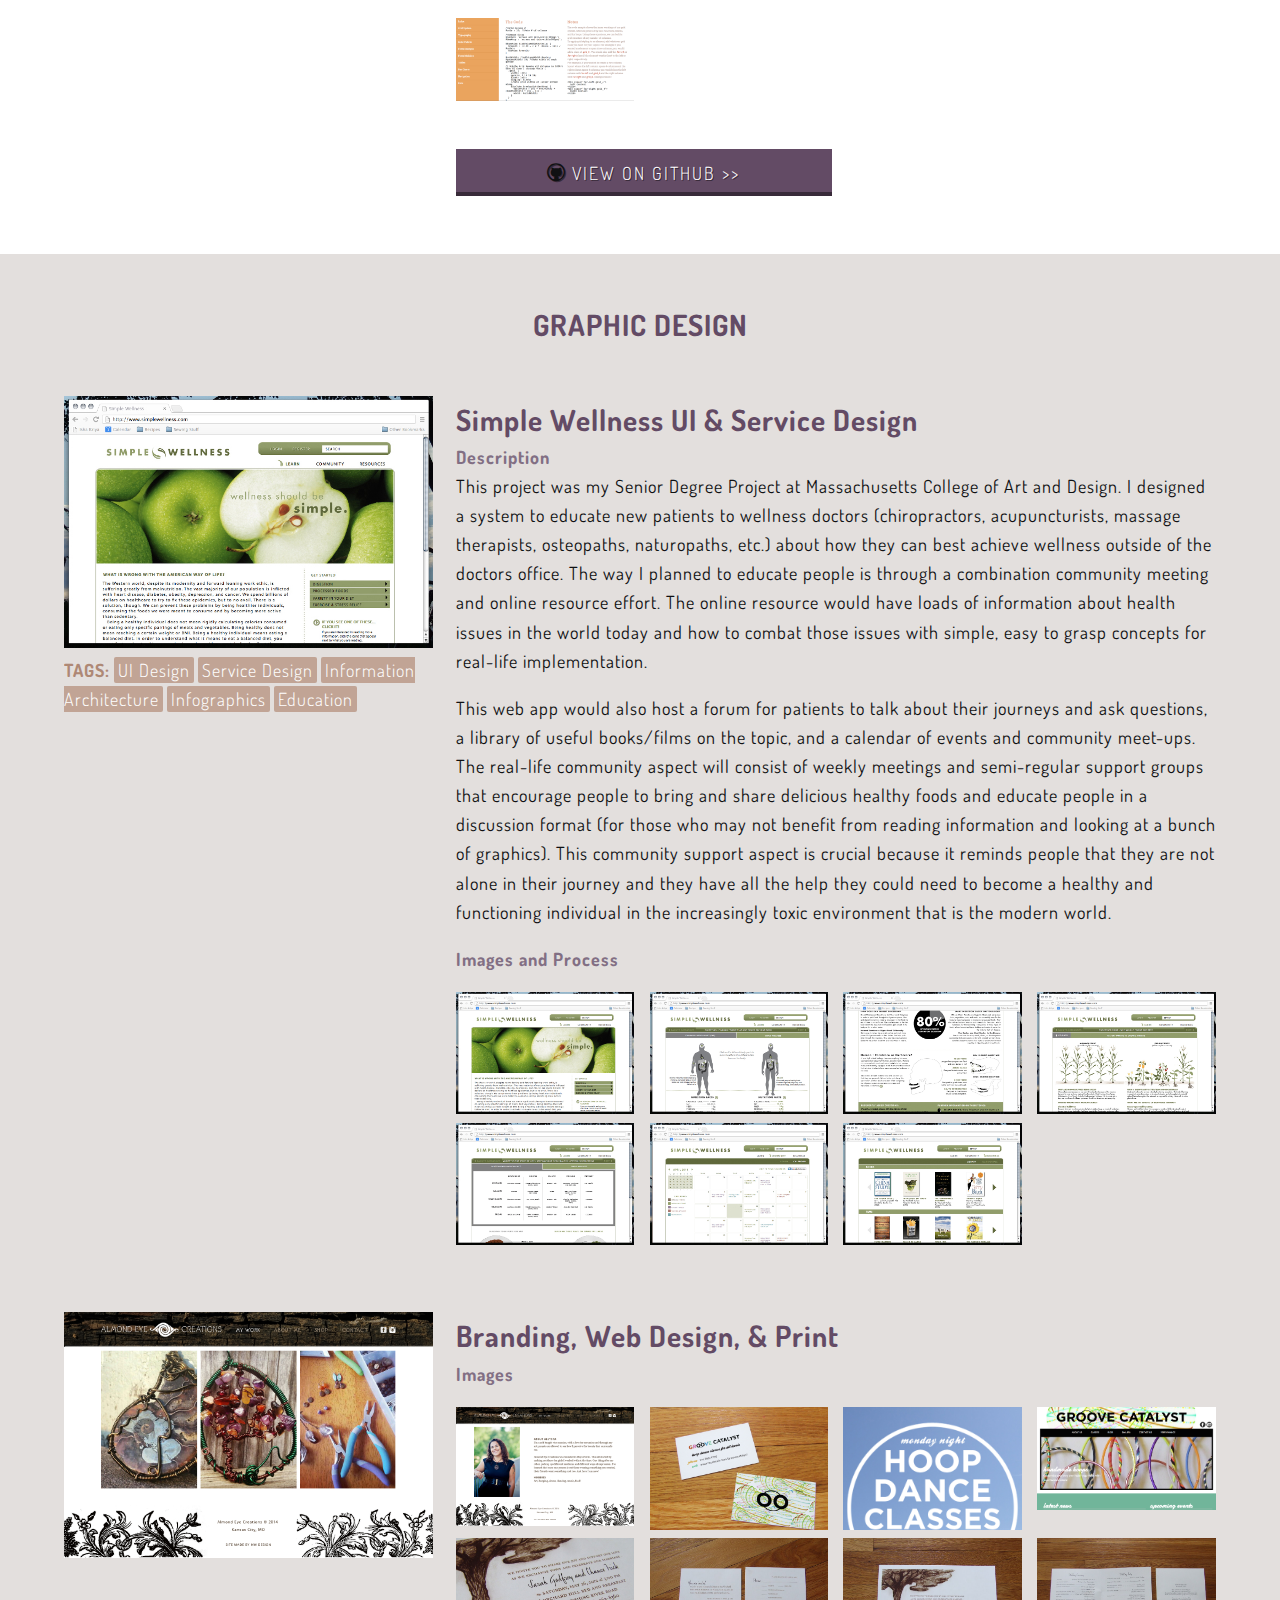
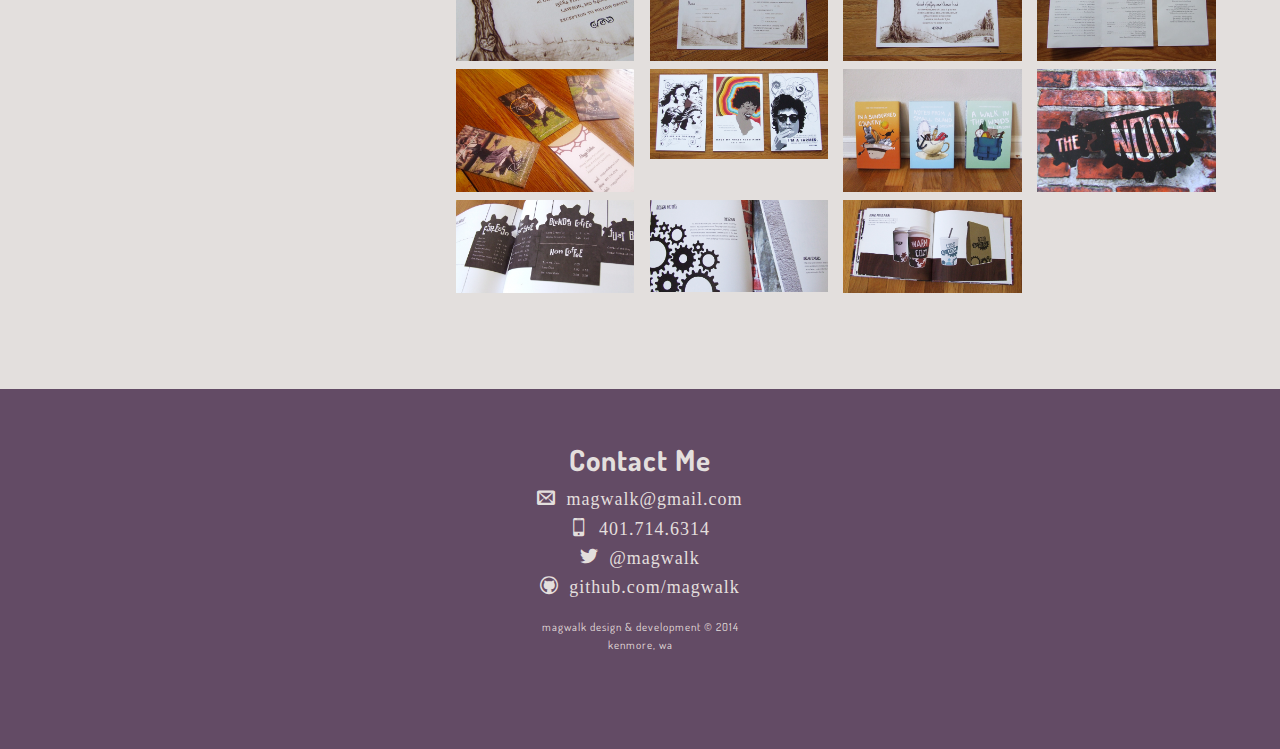
==== commit 40e7a566: "Add ZIIBRA to Portfolio" ====
--- a/portfolio.html
+++ b/portfolio.html
@@ -51,8 +51,7 @@
         </ul>
       </nav>
       <div class="container clearfix">
-        <!-- NAV IS HERE UNFOLD TO SEE -->
-      <header>
+        <header>
           <!-- Logo, Header blurb and links to portfolio here -->
           <div class="header-logo grid_2">
             <a href="index.html">
@@ -72,6 +71,86 @@
         <h1>
           UX ENGINEERING / FRONT END DEVELOPMENT
         </h1>
+        <article class="work-sample clearfix" id="ziibra">
+          <figure class="work-sample-img grid_4 alpha">
+            <img src="img/portfolio-img/ziibra.png"/> 
+            <p class="work-sample-tags">
+              TAGS:
+              <span>HTML5</span>
+              <span>Less</span>
+              <span>Django</span>
+              <span>UI Development</span>
+              <span>UX Design</span>
+              <span>JavaScript</span>
+              <span>jQuery</span>
+              <span>Email Development</span>
+            </p>
+          </figure>
+          <section class="work-sample-description grid_8 omega">
+            <h1>
+              ZIIBRA
+            </h1>
+            <h2>
+              Description
+            </h2>
+            <p>
+              ZIIBRA is an e-commerce platform for independent artists and makers that strives to connect artists directly to their fans. At ZIIBRA, I acted as the primary Front End Developer on the product team. I worked closely with our UI designer to create beautiful and intuitive UI/UX across many areas of the site. Our biggest feature development was in creating artist shops, allowing artists to sell their work directly from their ZIIBRA page. My biggest goal in developing the UI for shops was to keep it modular - allowing product "cards" to be showcased in any area of the site that they are needed. 
+            </p>
+            <p>
+              Another great feature with ZIIBRA was creating a page to allow artists' fans to quickly sign up and follow a given artist. We wanted this page to be used primarily at gallery shows so there could be a quick and simple connection from the real-world community to the online platform. We implemented an "easy sign up and follow" page to showcase some basic information about the artist alongside a simple form to allow users to quickly sign up with some basic information and the click of a button. This helped greatly to connect artists real-world events with their online presence. 
+            </p>
+            <p>
+              In addition to these projects, I assisted in overall maintenance of the site, improvements in SEO, and development of email templates. 
+            </p>
+            <h2 class="work-sample-thumbnails_title">
+              Images and Process
+            </h2>
+            <p>
+              <ul class="work-sample-thumbnails">
+                <li>
+                  <a href="img/portfolio-img/ziibra-1.png" class="lightbox-trigger">
+                    <img src="img/portfolio-img/ziibra-1.png">
+                  </a>
+                </li>
+                <li>
+                  <a href="img/portfolio-img/ziibra-2.png" class="lightbox-trigger">
+                    <img src="img/portfolio-img/ziibra-2.png">
+                  </a>
+                </li>
+                <li>
+                  <a href="img/portfolio-img/ziibra-3.png" class="lightbox-trigger">
+                    <img src="img/portfolio-img/ziibra-3.png">
+                  </a>
+                </li>
+                <li>
+                  <a href="img/portfolio-img/ziibra-4.png" class="lightbox-trigger">
+                    <img src="img/portfolio-img/ziibra-4.png">
+                  </a>
+                </li>
+                <li>
+                  <a href="img/portfolio-img/ziibra-5.png" class="lightbox-trigger">
+                    <img src="img/portfolio-img/ziibra-5.png">
+                  </a>
+                </li>
+                <li>
+                  <a href="img/portfolio-img/ziibra-6.png" class="lightbox-trigger">
+                    <img src="img/portfolio-img/ziibra-6.png">
+                  </a>
+                </li>
+                <li>
+                  <a href="img/portfolio-img/ziibra-7.png" class="lightbox-trigger">
+                    <img src="img/portfolio-img/ziibra-7.png">
+                  </a>
+                </li>
+              </ul>
+            </p>
+            <p class="work-sample-links">
+              <a href="http://www.ziibra.com/home" class="button-dark grid_6 omega">
+                VIEW LIVE >>
+              </a>
+            </p>
+          </section>
+        </article>
         <article class="work-sample clearfix" id="fitGenie">
           <figure class="work-sample-img grid_4 alpha">
             <img src="img/portfolio-img/fitgenie-screenshot.jpg"/>
